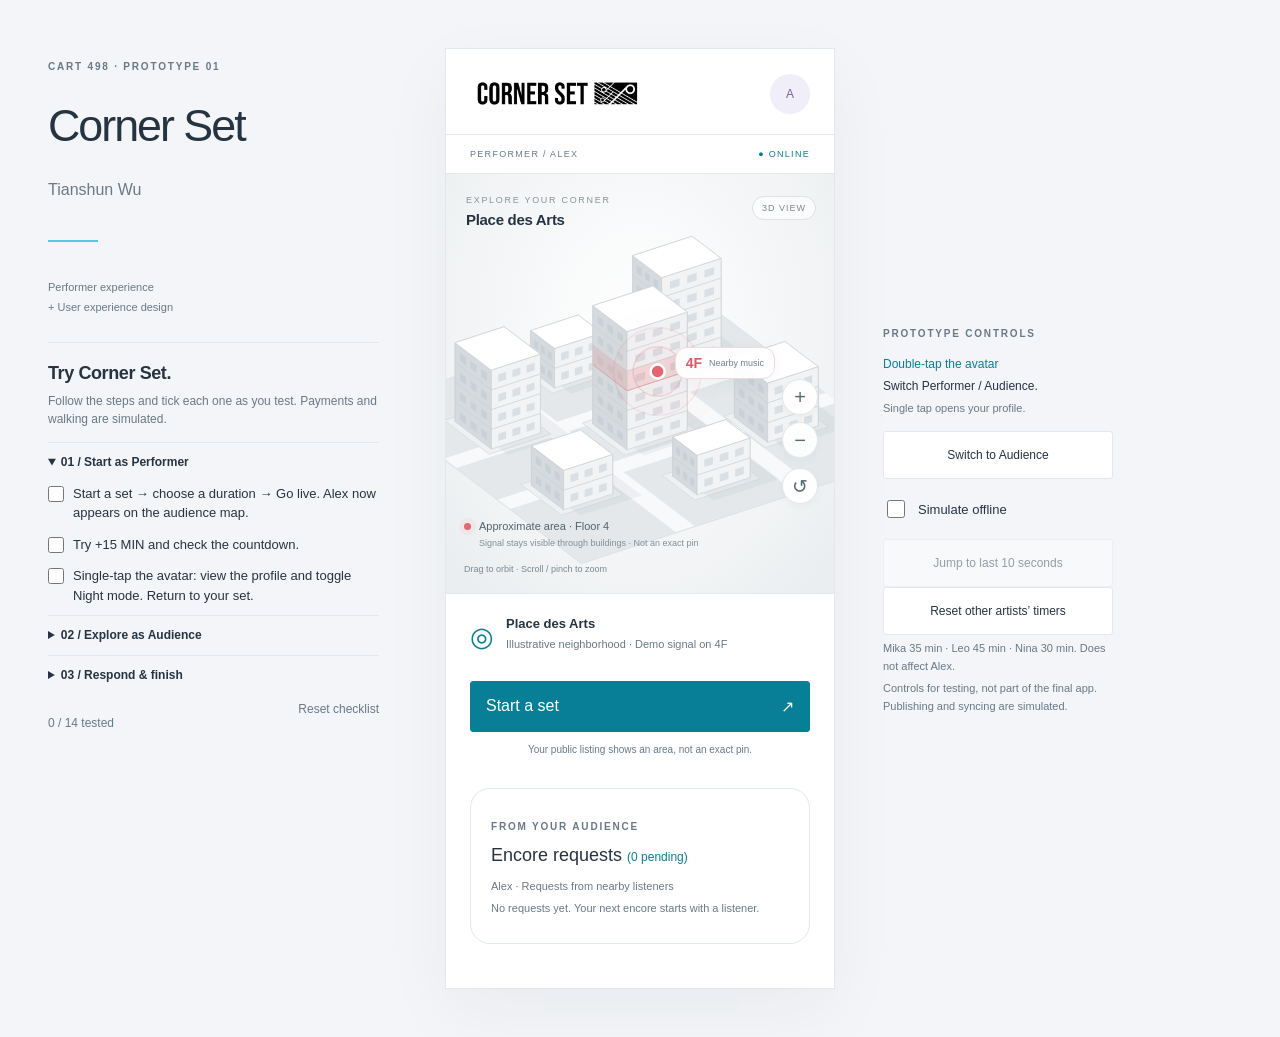
==== index.html @ 66e6ab16 "Update finish message in the prototype to enhance user experience" ====
<!DOCTYPE html>
<html lang="en">
<head>
  <meta charset="UTF-8">
  <meta name="viewport" content="width=device-width, initial-scale=1">
  <meta name="theme-color" content="#f5f7fa">
  <script>try { document.documentElement.dataset.theme = localStorage.getItem("corner-set-theme") === "night" ? "night" : "day"; } catch {}</script>
  <title>Corner Set — Performer Prototype</title>
  <link rel="stylesheet" href="styles.css">
  <link rel="stylesheet" href="map3d.css">
  <script src="script.js" defer></script>
  <script src="audience.js" defer></script>
  <script src="map3d.js" defer></script>
</head>
<body>
  <div class="workspace">
    <aside class="intro">
      <p class="eyebrow">CART 498 · PROTOTYPE 01</p>
      <h1>Corner Set</h1>
      <p>Tianshun Wu</p>
      <div class="intro-line"></div>
      <p class="small">
        Performer experience<br>
        + User experience design<br>
      </p>
    </aside>

    <div class="app">
      <header class="app-header">
        <a class="brand" href="./index.html" aria-label="Corner Set home">
          <img class="brand-logo" src="assets/LOGO.png" alt="Corner Set">
        </a>
        <button id="open-profile" class="avatar avatar-button" type="button" aria-label="Open Alex’s profile" aria-controls="profile" aria-expanded="false">A</button>
      </header>

      <div class="mode-bar">
        <span id="role-label">PERFORMER / ALEX</span>
        <span id="connection">● ONLINE</span>
      </div>

      <p id="network-note" class="notice" role="status" hidden></p>
      <p id="storage-note" class="notice" hidden>
        Storage unavailable. Refreshing will reset this demo.
      </p>

      <main id="main">
        <!-- PROFILE: uses the existing fictional demo performer. -->
        <section id="profile" class="screen profile-screen" hidden>
          <button id="profile-back" class="text-button" type="button">← Back</button>
          <p class="eyebrow">YOUR CORNER</p>
          <h2 tabindex="-1">Your profile.</h2>
          <div class="profile-identity">
            <span class="avatar profile-avatar" aria-hidden="true">A</span>
            <div><h3>Alex</h3><p class="small muted">Guitar &amp; vocals</p><span class="tag">PERFORMER</span></div>
          </div>
          <div id="own-musician-profile" class="musician-micro-profile">
              <ul class="music-tags" aria-label="Music genres"></ul>
              <p class="eyebrow musician-about-label">BEHIND THE SOUND</p>
              <p class="musician-bio"></p>
              <a class="musician-social" target="_blank" rel="noopener noreferrer">
                <svg viewBox="0 0 24 24" fill="none" stroke="currentColor" stroke-width="1.6" aria-hidden="true"><rect x="3" y="3" width="18" height="18" rx="5"/><circle cx="12" cy="12" r="4"/><circle cx="17.5" cy="6.5" r=".8" fill="currentColor" stroke="none"/></svg>
                <span class="social-copy"><span class="social-label">Instagram <span class="social-demo">· Sample</span></span><span class="social-handle"></span></span>
                <span class="social-arrow" aria-hidden="true">↗</span>
              </a>
            </div>
          <dl class="profile-details">
            <div><dt>Display name</dt><dd>Alex</dd></div>
            <div><dt>Instruments</dt><dd>Guitar &amp; vocals</dd></div>
            <div><dt>Home corner</dt><dd>Place des Arts</dd></div>
          </dl>
          <p class="profile-demo small muted">Demo profile · Sample information</p>
          <div class="profile-appearance">
            <p class="eyebrow">APPEARANCE</p>
            <div class="theme-row">
              <div><strong>Night mode</strong><p id="theme-description" class="small muted">A softer view after sunset.</p></div>
              <button id="theme-toggle" class="theme-switch" type="button" role="switch" aria-checked="false" aria-label="Night mode" aria-describedby="theme-description"><span aria-hidden="true"></span></button>
            </div>
          </div>
        </section>
        <!-- HOME -->
        <section id="home" class="screen home-screen" aria-label="Home — performance area" tabindex="-1">

          <div class="map map-3d" role="group" aria-label="Interactive illustrative 3D neighborhood">
            <canvas id="city-canvas" class="city-canvas" tabindex="0" role="img"
              aria-label="Rotatable 3D neighborhood. A red signal marks approximately floor four of the central building."
              aria-describedby="map-instructions">Your browser does not support the 3D neighborhood preview.</canvas>
            <div class="map-heading"><span>EXPLORE YOUR CORNER</span><strong>Place des Arts</strong></div>
            <span class="map-dimension">3D VIEW</span>
            <div id="floor-label" class="floor-label"><b>4F</b><span>Nearby music</span></div>
            <div class="map-tools" role="group" aria-label="Map controls">
              <button type="button" data-map="in" aria-label="Zoom in" title="Zoom in">+</button>
              <button type="button" data-map="out" aria-label="Zoom out" title="Zoom out">−</button>
              <button type="button" data-map="reset" aria-label="Reset map view" title="Reset view">↺</button>
            </div>
            <div class="map-legend">
              <div class="map-signal-key"><i aria-hidden="true"></i>Approximate area · Floor 4</div>
              <p>Signal stays visible through buildings · Not an exact pin</p>
              <p class="map-help">Drag to orbit · Scroll / pinch to zoom</p>
            </div>
            <span id="map-instructions" class="sr-only">Drag to rotate. Shift-drag or use two fingers to pan. Scroll or pinch to zoom. Keyboard: arrow keys rotate, plus and minus zoom, Home resets. Illustrative buildings and example performance only; not a real listing.</span>
            <p class="map-fallback">3D preview unavailable. Example music area: central building, floor 4. Approximate location only.</p>
          </div>

          <div id="audience-home" hidden>
            <div class="audience-heading"><div><p class="eyebrow">FOLLOW THE MUSIC</p><h3>Your next live moment.</h3></div><span class="you-key">● You</span></div>
            <p id="nearby-status" class="small muted" role="status">Explore nearby performances.</p>
            <div id="performance-card" class="performance-card">
              <div class="section-top"><span id="audience-connection" class="tag">NEARBY</span><span id="audience-distance" class="small muted"></span></div>
              <div class="profile-row"><span id="artist-avatar" class="avatar">A</span><div><h3 id="artist-name">Alex</h3><p id="artist-style" class="small muted"></p></div></div>
              <p id="artist-location" class="small muted"></p>
              <div id="artist-micro-profile" class="musician-micro-profile">
              <ul class="music-tags" aria-label="Music genres"></ul>
              <p class="eyebrow musician-about-label">BEHIND THE SOUND</p>
              <p class="musician-bio"></p>
              <a class="musician-social" target="_blank" rel="noopener noreferrer">
                <svg viewBox="0 0 24 24" fill="none" stroke="currentColor" stroke-width="1.6" aria-hidden="true"><rect x="3" y="3" width="18" height="18" rx="5"/><circle cx="12" cy="12" r="4"/><circle cx="17.5" cy="6.5" r=".8" fill="currentColor" stroke="none"/></svg>
                <span class="social-copy"><span class="social-label">Instagram <span class="social-demo">· Sample</span></span><span class="social-handle"></span></span>
                <span class="social-arrow" aria-hidden="true">↗</span>
              </a>
            </div>
              <div class="audience-time"><span class="eyebrow">TIME REMAINING</span><strong id="audience-timer">20:00</strong></div>
              <button id="tip-open" class="primary" type="button">Leave a tip <span aria-hidden="true">♡</span></button>
              <p class="footnote">Connect nearby to support the performer.</p>
            </div>
            <div id="nearby-list" class="nearby-list" aria-label="Nearby performances"></div>
          </div>
          <div class="location-row performer-home">
            <span class="location-symbol" aria-hidden="true">◎</span>
            <div>
              <strong>Place des Arts</strong>
              <p class="small muted">Illustrative neighborhood · Demo signal on 4F</p>
            </div>
          </div>

          <button id="start" class="primary performer-home">
            Start a set <span aria-hidden="true">↗</span>
          </button>
          <p class="footnote performer-home">Your public listing shows an area, not an exact pin.</p>
        </section>

        <!-- SETUP -->
        <section id="setup" class="screen" hidden>
          <button id="back" class="text-button">← Back</button>
          <p class="eyebrow">BROADCAST SETUP</p>
          <h2 tabindex="-1">Set the moment.</h2>
          <p class="muted">Your profile is ready. Just choose your time.</p>

          <div class="info-card">
            <span class="eyebrow">01 / PUBLIC AREA</span>
            <h3>Place des Arts</h3>
            <p class="muted">A shared area around the plaza.</p>
            <span class="tag">APPROXIMATE LOCATION</span>
            <p class="small muted">
              Demo location only. 
            </p>
          </div>

          <fieldset>
            <legend class="eyebrow">02 / SET DURATION</legend>
            <div class="duration-options">
              <label>
                <input type="radio" name="duration" value="30" checked>
                <span><strong>30</strong>min</span>
              </label>
              <label>
                <input type="radio" name="duration" value="45">
                <span><strong>45</strong>min</span>
              </label>
              <label>
                <input type="radio" name="duration" value="60">
                <span><strong>60</strong>min</span>
              </label>
            </div>
          </fieldset>

          <div class="profile-row">
            <span class="avatar">A</span>
            <div>
              <strong>Alex</strong>
              <p class="small muted">Acoustic / Guitar & vocals</p>
            </div>
            <span class="tag">DEMO PROFILE</span>
          </div>

          <button id="publish" class="primary">
            Go live <span aria-hidden="true">↗</span>
          </button>
          <p class="footnote">Prototype only. No real alert will be sent.</p>
        </section>

        <!-- LIVE -->
        <section id="live" class="screen live-screen" hidden>
          <div class="section-top">
            <span id="live-state" class="tag">LIVE NOW</span>
            <span class="small muted">SESSION / 01</span>
          </div>

          <h2 tabindex="-1">This is your moment.</h2>
          <p class="muted">Alex · Place des Arts</p>

          <div id="timer-ring" class="timer-ring">
            <div class="timer-inner">
              <span class="eyebrow">TIME REMAINING</span>
              <span id="timer" class="timer" role="timer"
                    aria-label="Time remaining">30:00</span>
              <span id="end-time" class="small muted"></span>
            </div>
          </div>

          <button id="extend" class="extend-button">
            <span aria-hidden="true">＋</span> 15 MIN
            <small>Keep the music going</small>
          </button>

          <div class="tip-card">
            <div>
              <span class="eyebrow">CURRENT TIP JAR</span>
              <h3>Alex’s tip jar</h3>
              <p class="small muted">External link · Not connected</p>
            </div>
            <span class="tip-symbol" aria-hidden="true">♡</span>
          </div>

          <p id="listing-status" class="footnote">
            Your area is visible on the demo map.
          </p>
          <button id="end" class="danger-button">End set</button>
        </section>

        <!-- FINISHED -->
        <section id="finished" class="screen finish-screen" hidden>
          <div class="finish-symbol" aria-hidden="true">✓</div>
          <p class="eyebrow">THAT’S A WRAP</p>
          <h2 tabindex="-1">Let's call it a day<br>: )</h2>
          <p id="finish-status" class="muted"></p>
          <div class="info-card">
            <span class="eyebrow">TIME PLAYED</span>
            <h3 id="played">0 min</h3>
            <p class="small muted">Thanks for sharing your corner.</p>
          </div>
          <button id="again" class="primary">Back to home ↗</button>
        </section>
      </main>

      <!-- <footer class="app-footer">
        <span>CS / PERFORMER</span>
        <span>FUNCTIONAL STUDY — 01</span>
      </footer> -->
    </div>

    <aside class="demo-panel" aria-label="Prototype testing controls">
      <p class="eyebrow">PROTOTYPE CONTROLS</p>
      <p class="role-hint"><strong>Double-tap the avatar</strong><br>Switch Performer / Audience.<br><span class="small muted">Single tap opens your profile.</span></p>
      <button id="switch-role" class="secondary" type="button">Switch to Audience</button>
      <div id="audience-demo" hidden>
        <p class="eyebrow">SIMULATE YOUR WALK</p>
        <label class="small" for="walk-target">Walk toward</label>
        <select id="walk-target"><option value="alex">Alex · Acoustic</option><option value="mika">Mika · Jazz</option><option value="leo">Leo · Electronic</option></select>
        <button id="walk-start" class="secondary" type="button">Walk toward performance</button>
        <button id="walk-reset" class="text-button" type="button">Reset my position</button>
        <p class="small muted">Demo positions, not GPS. Enter a 45 m area to connect automatically; leave 65 m to disconnect. No audio streaming or real payment.</p>
      </div>
      <label class="offline-control">
        <input id="offline-toggle" type="checkbox">
        Simulate offline
      </label>
      <button id="fast-forward" class="secondary">Jump to last 10 seconds</button>
      <p class="small muted">
        Controls for testing, not part of the final app.
        Publishing and syncing are simulated.
      </p>
    </aside>
  </div>

  <dialog id="end-dialog" aria-labelledby="dialog-title">
    <form method="dialog">
      <p class="eyebrow">END PERFORMANCE</p>
      <h2 id="dialog-title">Calling it a day?</h2>
      <p id="end-warning" class="muted"></p>
      <button class="primary" value="cancel">Keep playing</button>
      <button class="danger-button" value="end">End set</button>
    </form>
  </dialog>

  <dialog id="tip-dialog" aria-labelledby="tip-title">
    <form method="dialog">
      <p class="eyebrow">A LITTLE APPRECIATION</p><h2 id="tip-title">Support Alex.</h2>
      <p class="muted">Choose a demo tip amount in CAD.</p>
      <fieldset><legend class="sr-only">Tip amount</legend><div class="duration-options">
        <label><input type="radio" name="tip" value="3" checked><span>$3</span></label>
        <label><input type="radio" name="tip" value="5"><span>$5</span></label>
        <label><input type="radio" name="tip" value="10"><span>$10</span></label>
      </div></fieldset>
      <p class="small muted">Prototype only. No money will be charged.</p>
      <button id="tip-confirm" class="primary" type="button">Send demo tip</button>
      <button class="danger-button" value="cancel">Cancel</button>
    </form>
  </dialog>
  <div id="toast" class="toast" role="status" hidden></div>
</body>
</html>
---- styles.css ----
:root {
  --background: #f3f5f8;
  --surface: #ffffff;
  --text: #263341;
  --muted: #697987;
  --line: #e2e9ee;
  --accent: #087f96;
  --cyan: #54cadd;
  --soft: #eaf8fb;
  --danger: #b64d5e;
  --orange: #9c6020;
}

* { box-sizing: border-box; }
[hidden] { display: none !important; }

body {
  margin: 0;
  background: var(--background);
  color: var(--text);
  font-family: "Segoe UI", Arial, sans-serif;
  -webkit-font-smoothing: antialiased;
}

button, input { font: inherit; }
button { cursor: pointer; }
a { color: inherit; }
button, a, input { -webkit-tap-highlight-color: transparent; }

:focus-visible {
  outline: 3px solid var(--accent);
  outline-offset: 4px;
}

button:disabled {
  opacity: .45;
  cursor: not-allowed;
}

.workspace {
  min-height: 100vh;
  display: grid;
  grid-template-columns: minmax(220px, 1fr) 390px minmax(180px, 1fr);
  align-items: center;
  gap: 48px;
  max-width: 1320px;
  padding: 48px;
  margin: auto;
}

.intro h1 {
  font-size: clamp(32px, 3.5vw, 52px);
  font-weight: 300;
  line-height: 1.15;
  letter-spacing: -2px;
  margin: 24px 0;
}

.intro p { line-height: 1.8; color: var(--muted); }
.intro-line { width: 50px; height: 2px; background: var(--cyan); margin: 36px 0; }

.app {
  background: var(--surface);
  min-height: 800px;
  border: 1px solid var(--line);
  box-shadow: 0 22px 65px #2633410c;
  display: flex;
  flex-direction: column;
  overflow: hidden;
}

.app-header {
  display: flex;
  align-items: center;
  justify-content: space-between;
  padding: 25px 24px 20px;
}

.brand {
  display: flex;
  align-items: center;
  gap: 10px;
  text-decoration: none;
  font-size: 14px;
  letter-spacing: 2px;
  font-weight: 650;
}

.brand-logo {
  display: block;
  width: 174px;
  max-width: 100%;
  height: auto;
  max-height: 48px;
  object-fit: contain;
}

.brand { max-width: calc(100% - 48px); }

.brand small {
  display: block;
  font-size: 7px;
  letter-spacing: 1.4px;
  margin-top: 5px;
  color: var(--muted);
}

.brand-mark {
  width: 36px;
  height: 36px;
  border: 1px solid var(--cyan);
  display: grid;
  place-items: center;
  color: var(--accent);
  font-size: 13px;
  font-weight: 400;
  transform: skew(-8deg);
}

.avatar {
  display: grid;
  place-items: center;
  width: 34px;
  height: 34px;
  border-radius: 50%;
  background: #f0eef9;
  color: #776596;
  font-size: 12px;
  flex-shrink: 0;
}

.mode-bar, .app-footer {
  display: flex;
  justify-content: space-between;
  gap: 12px;
  font-size: 9px;
  letter-spacing: 1.3px;
  color: var(--muted);
  padding: 14px 24px;
  border-top: 1px solid var(--line);
  border-bottom: 1px solid var(--line);
}

#connection { color: var(--accent); }
main { flex: 1; display: flex; flex-direction: column; }
.screen { padding: 28px 24px 24px; animation: enter .22s ease-out; }

.eyebrow {
  font-size: 10px;
  font-weight: 600;
  letter-spacing: 1.8px;
  color: var(--muted);
}

h2 {
  font-size: 35px;
  font-weight: 300;
  letter-spacing: -1.3px;
  line-height: 1.15;
  margin: 18px 0 12px;
}

h3 { font-size: 18px; font-weight: 500; margin: 12px 0 8px; }
p { line-height: 1.6; }
.muted { color: var(--muted); font-size: 13px; }
.small { font-size: 11px; margin: 5px 0; }
.footnote { font-size: 10px; color: var(--muted); text-align: center; line-height: 1.6; }

/* Home: map grows into the former introduction area. */
.home-screen {
  flex: 1;
  display: flex;
  flex-direction: column;
  padding-top: 0;
}

.home-screen .map {
  flex: 1 0 420px;
  margin-top: 0;
  border-top: 0;
}

.home-screen > :not(.map) { flex-shrink: 0; }

.map {
  height: 215px;
  position: relative;
  overflow: hidden;
  margin: 26px -24px 0;
  background-color: #f1f4f6;
  background-image:
    repeating-linear-gradient(22deg, transparent 0 47px, white 48px 57px, transparent 58px 105px),
    repeating-linear-gradient(112deg, transparent 0 58px, white 59px 68px, transparent 69px 121px);
  border-block: 1px solid var(--line);
}

.map-park {
  position: absolute;
  width: 140px;
  height: 84px;
  background: #dceae2;
  top: calc(50% - 42px);
  left: calc(50% - 70px);
  transform: rotate(22deg);
}

.area-circle {
  position: absolute;
  width: 130px;
  height: 130px;
  border: 1px solid #39b4ca;
  border-radius: 50%;
  background: #63d3e52b;
  top: calc(50% - 65px);
  left: calc(50% - 65px);
  box-shadow: 0 0 0 12px #63d3e50a;
}

.map-label { position: absolute; font-size: 8px; letter-spacing: 1px; color: #6c7c85; }
.label-one { top: 24px; left: 20px; }
.label-two { bottom: 36px; right: 18px; }

.area-caption {
  position: absolute;
  top: 50%;
  transform: translateY(-50%);
  width: 100%;
  text-align: center;
  font-size: 9px;
  letter-spacing: 2px;
  color: var(--accent);
}

.map-caption {
  position: absolute;
  bottom: 8px;
  left: 12px;
  font-size: 7px;
  letter-spacing: 1px;
  color: var(--muted);
}

.location-row, .profile-row {
  display: flex;
  align-items: center;
  gap: 12px;
  padding: 22px 0;
  font-size: 13px;
}

.location-symbol { font-size: 27px; color: var(--accent); }
.profile-row .tag { margin-left: auto; font-size: 8px; }

.primary, .secondary, .danger-button, .extend-button {
  width: 100%;
  min-height: 48px;
  padding: 15px;
  border: 1px solid var(--line);
  border-radius: 3px;
  transition: background .15s, transform .15s;
}

.primary {
  display: flex;
  justify-content: space-between;
  background: var(--accent);
  border-color: var(--accent);
  color: white;
  text-align: left;
}

.primary:hover:not(:disabled) { background: #066b80; }
button:active:not(:disabled) { transform: translateY(1px); }
.secondary { background: white; font-size: 12px; }

.text-button {
  border: 0;
  padding: 8px 0;
  min-height: 44px;
  background: none;
  color: var(--muted);
  font-size: 12px;
  margin: -15px 0 14px;
}

.info-card { border: 1px solid var(--line); padding: 20px; margin: 26px 0; }
.tag {
  display: inline-block;
  padding: 7px 9px;
  background: var(--soft);
  color: var(--accent);
  font-size: 9px;
  letter-spacing: 1px;
}

fieldset { border: 0; padding: 0; margin: 28px 0 10px; }
legend { padding: 0; margin-bottom: 15px; }
.duration-options { display: grid; grid-template-columns: repeat(3, 1fr); gap: 10px; }
.duration-options label { position: relative; cursor: pointer; }
.duration-options input { position: absolute; opacity: 0; width: 1px; height: 1px; }

.duration-options label span {
  display: flex;
  align-items: baseline;
  justify-content: center;
  gap: 5px;
  padding: 20px 10px;
  border: 1px solid var(--line);
  color: var(--muted);
  font-size: 11px;
}

.duration-options strong { font-size: 26px; font-weight: 300; }
.duration-options input:checked + span { border-color: var(--accent); color: var(--accent); background: var(--soft); }
.duration-options input:focus-visible + span { outline: 3px solid var(--accent); outline-offset: 3px; }

.section-top { display: flex; justify-content: space-between; align-items: center; }
.live-screen h2 { font-size: 29px; margin-top: 25px; }

.timer-ring {
  --progress: 100%;
  width: min(244px, calc(100% - 72px));
  height: auto;
  aspect-ratio: 1;
  margin: 62px auto;
  position: relative;
  isolation: isolate;
  box-shadow: 0 0 28px rgba(84, 202, 221, .09);
  border-radius: 50%;
  background: conic-gradient(var(--cyan) var(--progress), #edf1f4 0);
  padding: 3px;
}

/* Decorative water-like contours; the actual progress ring stays still. */
.timer-ring::before,
.timer-ring::after {
  content: "";
  position: absolute;
  inset: -25px;
  z-index: -1;
  pointer-events: none;
  border: 1px solid rgba(85, 192, 181, .23);
  border-radius: 39% 61% 43% 57% / 58% 40% 60% 42%;
  background: conic-gradient(from 25deg,
    rgba(94, 206, 222, .24),
    rgba(143, 215, 165, .25) 30%,
    rgba(241, 220, 128, .28) 55%,
    rgba(142, 218, 187, .22) 78%,
    rgba(94, 206, 222, .24));
  box-shadow: 0 0 20px rgba(119, 205, 190, .08);
  animation: timer-wave 16s linear infinite;
}

.timer-ring::after {
  inset: -32px;
  border-color: rgba(119, 200, 179, .19);
  opacity: .65;
  border-radius: 58% 42% 62% 38% / 44% 59% 41% 56%;
  animation-duration: 23s;
  animation-delay: -7s;
  animation-direction: reverse;
}

@keyframes timer-wave {
  0% { transform: rotate(0deg) scale(1); border-radius: 36% 64% 42% 58% / 61% 37% 63% 39%; }
  25% { transform: rotate(90deg) scale(1.025); border-radius: 59% 41% 65% 35% / 38% 62% 41% 59%; }
  50% { transform: rotate(180deg) scale(.98); border-radius: 66% 34% 44% 56% / 58% 35% 65% 42%; }
  75% { transform: rotate(270deg) scale(1.015); border-radius: 41% 59% 34% 66% / 64% 43% 57% 36%; }
  100% { transform: rotate(360deg) scale(1); border-radius: 36% 64% 42% 58% / 61% 37% 63% 39%; }
}

.timer-inner {
  width: 100%;
  height: 100%;
  border-radius: 50%;
  background: white;
  display: flex;
  flex-direction: column;
  justify-content: center;
  align-items: center;
  border: 9px solid white;
  box-shadow: inset 0 0 0 1px var(--line);
}

.timer { font-size: 53px; font-weight: 300; letter-spacing: -2px; font-variant-numeric: tabular-nums; margin: 12px 0; }

.extend-button {
  background: var(--soft);
  border-color: #bde7ee;
  color: var(--accent);
  font-size: 22px;
  letter-spacing: 2px;
}

.extend-button small { display: block; font-size: 10px; letter-spacing: .5px; margin-top: 5px; }
.tip-card { display: flex; align-items: center; justify-content: space-between; padding: 24px 0 16px; }
.tip-card h3 { margin: 8px 0; }
.tip-symbol { color: #a78bc2; font-size: 32px; }
.danger-button { color: var(--danger); background: white; border-color: #ebd7db; }
.danger-button:hover { background: #fff5f6; }

.notice { margin: 0; padding: 12px 24px; background: #fff4df; color: #7b5721; font-size: 11px; }
.finish-screen { padding-top: 50px; }
.finish-symbol { width: 60px; height: 60px; border: 1px solid var(--cyan); color: var(--accent); display: grid; place-items: center; border-radius: 50%; font-size: 24px; margin-bottom: 30px; }

.app-footer { border-bottom: 0; font-size: 8px; margin-top: 20px; }
.demo-panel { max-width: 230px; }
.offline-control { display: flex; gap: 10px; align-items: center; padding: 18px 0; font-size: 13px; min-height: 48px; }
.offline-control input { accent-color: var(--accent); width: 18px; height: 18px; }

dialog {
  width: min(350px, calc(100% - 32px));
  border: 1px solid var(--line);
  padding: 26px;
  color: var(--text);
  box-shadow: 0 20px 80px #172b3a30;
}
dialog::backdrop { background: #20313f65; backdrop-filter: blur(4px); }
dialog h2 { font-size: 29px; }
dialog button { margin-top: 12px; }

.toast {
  position: fixed;
  bottom: 25px;
  left: 50%;
  transform: translateX(-50%);
  width: max-content;
  max-width: calc(100% - 32px);
  padding: 13px 20px;
  background: #263341;
  color: white;
  font-size: 12px;
  box-shadow: 0 8px 30px #0002;
  z-index: 10;
}

@keyframes enter {
  from { opacity: 0; transform: translateY(5px); }
  to { opacity: 1; transform: translateY(0); }
}

@media (max-width: 1050px) {
  .workspace { grid-template-columns: 390px 200px; justify-content: center; gap: 30px; }
  .intro { display: none; }
}

@media (max-width: 680px) {
  .workspace { display: block; padding: 0; }
  .app { width: 100%; max-width: 430px; margin: auto; min-height: 100svh; border: 0; }
  .home-screen .map { flex-basis: clamp(280px, 52svh, 420px); }
  .demo-panel { max-width: 430px; margin: auto; padding: 24px; }
}

@media (prefers-reduced-motion: reduce) {
  *, *::before, *::after { animation: none !important; transition: none !important; }
}

/* Profile and shared day/night theme. */
:root { color-scheme: light; --button-text: #fff; --button-hover: #066b80; }
:root[data-theme="night"] {
  color-scheme: dark;
  --background: #10161e; --surface: #171f29; --text: #e4ebf2;
  --muted: #a1afbe; --line: #303d4b; --accent: #78d4e3;
  --cyan: #62bdce; --soft: #223642; --danger: #f29ba9; --orange: #e7b879;
  --button-text: #132731; --button-hover: #97e1ec;
}
.avatar-button { border: 1px solid transparent; width: 40px; height: 40px; padding: 0; }
.avatar-button:hover, .avatar-button[aria-expanded="true"] { border-color: var(--accent); }
.profile-screen { flex: 1; display: flex; flex-direction: column; }
.profile-screen > .text-button { align-self: flex-start; }
.profile-screen > .eyebrow { margin-top: 0; }
.profile-screen h2 { margin-top: 8px; }
.profile-identity { display: flex; align-items: center; gap: 18px; padding: 24px 0; }
.profile-avatar { width: 68px; height: 68px; font-size: 26px; font-weight: 300; }
.profile-identity h3 { margin: 0 0 4px; font-size: 25px; font-weight: 400; }
.profile-identity .tag { margin-top: 8px; }
.profile-details { margin: 0; }
.profile-details > div { display: flex; justify-content: space-between; gap: 18px; padding: 17px 0; border-bottom: 1px solid var(--line); font-size: 12px; }
.profile-details dt { color: var(--muted); }
.profile-details dd { margin: 0; text-align: right; }
.profile-demo { padding: 12px 0 24px; }
.profile-appearance { margin-top: auto; padding-top: 22px; border-top: 1px solid var(--line); }
.theme-row { display: flex; align-items: center; justify-content: space-between; gap: 16px; padding: 10px 0 6px; }
.theme-row strong { font-size: 14px; font-weight: 500; }
.theme-switch { width: 50px; min-width: 50px; height: 30px; border: 1px solid var(--line); border-radius: 30px; padding: 3px; background: #dce3e9; }
.theme-switch span { display: block; width: 22px; height: 22px; border-radius: 50%; background: #fff; box-shadow: 0 1px 4px #0002; transition: transform .2s; }
.theme-switch[aria-checked="true"] { background: var(--accent); border-color: var(--accent); }
.theme-switch[aria-checked="true"] span { transform: translateX(20px); background: #172b35; }
.primary { color: var(--button-text); }
.primary:hover:not(:disabled) { background: var(--button-hover); }
.secondary, .danger-button, dialog, .timer-inner { background: var(--surface); }
.secondary { color: var(--text); }
.timer-inner { border-color: var(--surface); }
#end-dialog .primary { justify-content: center; text-align: center; align-items: center; }
:root[data-theme="night"] .avatar { background: #343047; color: #d3bff0; }
:root[data-theme="night"] .timer-ring { background: conic-gradient(var(--cyan) var(--progress), var(--line) 0); }
:root[data-theme="night"] .extend-button { border-color: #365866; }
:root[data-theme="night"] .danger-button { border-color: #65414e; }
:root[data-theme="night"] .danger-button:hover { background: #352630; }
:root[data-theme="night"] .notice { background: #3d3321; color: #f0ce94; }
:root[data-theme="night"] dialog::backdrop { background: #060c16a6; }
:root[data-theme="night"] .toast { background: #dce7ee; color: #172731; }
:root[data-theme="night"] .logo-fallback { filter: brightness(0) invert(1); }

/* Audience shares the same type, spacing, cards and theme tokens. */
.role-hint { font-size: 12px; line-height: 1.8; }
.role-hint strong { color: var(--accent); font-weight: 500; }
#audience-demo { margin-top: 24px; border-top: 1px solid var(--line); padding-top: 14px; }
#walk-target { width: 100%; padding: 12px 8px; margin: 8px 0 12px; color: var(--text); background: var(--surface); border: 1px solid var(--line); border-radius: 3px; font: inherit; font-size: 12px; }
#walk-reset { margin: 8px 0 0; }
.audience-heading { display: flex; align-items: center; justify-content: space-between; gap: 12px; margin-top: 20px; }
.audience-heading h3 { font-size: 21px; font-weight: 300; margin: 8px 0; }
.you-key { color: #287edb; font-size: 11px; white-space: nowrap; }
.performance-card { border: 1px solid var(--line); padding: 18px; margin: 18px 0; border-radius: 12px; }
.performance-card.is-connected { border-color: var(--accent); }
.performance-card .profile-row { padding: 12px 0; }
.performance-card h3 { margin: 0; }
.audience-time { display: flex; align-items: center; justify-content: space-between; margin: 22px 0; }
.audience-time strong { font-size: 30px; font-weight: 300; font-variant-numeric: tabular-nums; }
.nearby-list { display: grid; gap: 8px; margin: 16px 0; }
.nearby-item { display: flex; justify-content: space-between; align-items: center; gap: 10px; padding: 13px; background: var(--surface); color: var(--text); border: 1px solid var(--line); border-radius: 8px; text-align: left; font-size: 12px; }
.nearby-item[aria-pressed="true"] { border-color: var(--accent); background: var(--soft); }
.nearby-item small { color: var(--muted); }
#tip-dialog .primary { justify-content: center; }
:root[data-theme="night"] .you-key { color: #80b8ff; }

@property --role-reveal {
  syntax: '<length>';
  inherits: false;
  initial-value: 0px;
}
/* Avatar-origin role transition; scoped to the phone, not the demo controls. */
:root { --role-wash: #e3f5f8; --role-wave: #62bfd13b; }
:root[data-theme="night"] { --role-wash: #223844; --role-wave: #7dd4df30; }
.app { view-transition-name: role-surface; }
.role-transitioning .app { pointer-events: none; }
.role-transitioning .screen { animation: none; }
::view-transition-group(role-surface) { animation-duration: 760ms; animation-timing-function: cubic-bezier(.4,0,.2,1); overflow: clip; }
::view-transition-old(role-surface),
::view-transition-new(role-surface) { mix-blend-mode: normal; height: 100%; object-fit: cover; object-position: top; }
::view-transition-old(role-surface) { animation: none; z-index: 1; }
::view-transition-new(role-surface) { z-index: 2; mask-image: radial-gradient(circle at var(--role-x) var(--role-y), #000 calc(var(--role-reveal) - 26px), #000b calc(var(--role-reveal) - 16px), #0003 calc(var(--role-reveal) - 5px), transparent var(--role-reveal)); animation: role-circle-reveal 760ms cubic-bezier(.4,0,.2,1) both; }
::view-transition-old(root), ::view-transition-new(root) { animation: none; mix-blend-mode: normal; }
@keyframes role-circle-reveal {
  0% { --role-reveal: 0px; clip-path: circle(0px at var(--role-x) var(--role-y)); filter: saturate(.8) brightness(1.06); }
  100% { --role-reveal: var(--role-radius); clip-path: circle(var(--role-radius) at var(--role-x) var(--role-y)); filter: none; }
}
.role-ripple-curtain { position: fixed; overflow: hidden; z-index: 1000; pointer-events: auto; contain: paint; }
.role-ripple-disk { position: absolute; border-radius: 50%; background: var(--role-wash); transform: translate(-50%,-50%) scale(0); box-shadow: 0 0 0 18px var(--role-wave), 0 0 0 40px var(--role-wave); }
@media (prefers-reduced-motion: reduce) {
  ::view-transition-group(role-surface), ::view-transition-old(role-surface), ::view-transition-new(role-surface) { animation: none !important; }
}



.role-transitioning .app {
  pointer-events: none;
}

.role-transitioning .screen {
  animation: none;
}

.role-ink-curtain {
  position: fixed;
  display: block;
  z-index: 1000;
  overflow: hidden;
  pointer-events: auto;
  contain: paint;
}

.role-ink-curtain path {
  vector-effect: non-scaling-stroke;
}
/* Musician micro-profiles use the shared day and night palette. */
.musician-micro-profile { min-width: 0; }
.music-tags { display: flex; flex-wrap: wrap; gap: 6px; list-style: none; padding: 0; margin: 14px 0 20px; }
.music-tag { padding: 6px 10px; border: 1px solid var(--line); border-radius: 999px; background: var(--soft); color: var(--accent); font-size: 11px; font-weight: 500; line-height: 1.3; }
.musician-about-label { margin: 0 0 8px; font-size: 9px; }
.musician-bio { margin: 0 0 18px; font-size: 13px; line-height: 1.75; color: var(--text); }
.musician-social { display: flex; align-items: center; gap: 10px; min-height: 58px; padding: 11px 12px; border: 1px solid var(--line); border-radius: 10px; color: var(--text); text-decoration: none; transition: background .18s, border-color .18s; }
.musician-social:hover { background: var(--soft); border-color: var(--accent); }
.musician-social > svg { width: 22px; height: 22px; flex-shrink: 0; color: var(--accent); }
.social-copy { display: grid; gap: 4px; min-width: 0; }
.social-label { font-size: 11px; font-weight: 600; }
.social-demo { color: var(--muted); font-size: 10px; font-weight: 400; }
.social-handle { font-size: 11px; color: var(--muted); overflow-wrap: anywhere; line-height: 1.4; }
.social-arrow { margin-left: auto; color: var(--accent); font-size: 20px; }
#own-musician-profile { padding-bottom: 20px; border-bottom: 1px solid var(--line); }
.performance-card .profile-row > div { min-width: 0; }
.performance-card .avatar { flex-shrink: 0; }

.intro {
  align-self: start;
  position: sticky;
  top: 48px;
}
---- map3d.css ----
/* Self-contained neighborhood viewer and its controls. */
.home-screen .map-3d {
  position: relative;
  background: radial-gradient(ellipse at 50% 38%, #fff 0%, #f2f4f5 65%, #e9edef 100%);
  isolation: isolate;
  min-height: 420px;
}
.city-canvas { width: 100%; height: 100%; position: absolute; inset: 0; display: block; touch-action: none; cursor: grab; }
.city-canvas.is-dragging { cursor: grabbing; }
.city-canvas:focus-visible { outline-offset: -5px; border-radius: 8px; }
.map-heading { position: absolute; top: 21px; left: 20px; pointer-events: none; }
.map-heading span { display: block; font-size: 9px; letter-spacing: 1.7px; color: #88949c; }
.map-heading strong { display: block; font-size: 15px; font-weight: 550; letter-spacing: -.3px; margin-top: 6px; }
.map-dimension { position: absolute; right: 18px; top: 22px; border: 1px solid #dce2e5; border-radius: 20px; padding: 6px 9px; font-size: 9px; letter-spacing: 1px; color: #7b8891; background: #ffffffb3; pointer-events: none; }
.floor-label { position: absolute; pointer-events: none; display: flex; align-items: center; gap: 7px; padding: 7px 10px; background: #fffffff2; border: 1px solid #f0dadd; border-radius: 12px; box-shadow: 0 5px 18px #4353610c; white-space: nowrap; }
.floor-label b { color: #d65c68; font-size: 14px; font-weight: 600; }
.floor-label span { font-size: 9px; color: #75828c; }
.map-tools { position: absolute; right: 16px; bottom: 89px; display: flex; flex-direction: column; gap: 7px; }
.map-tools button { width: 36px; height: 36px; border: 1px solid #e0e6e9; border-radius: 50%; background: #fffffff0; color: #596b78; font-size: 20px; box-shadow: 0 3px 9px #26334108; display: grid; place-items: center; padding: 0; }
.map-tools button:hover { border-color: var(--cyan); color: var(--accent); background: #f1fcff; }
.map-tools button[data-map="reset"] { font-size: 19px; margin-top: 3px; }
.map-legend { position: absolute; left: 18px; right: 18px; bottom: 17px; pointer-events: none; }
.map-signal-key { display: flex; align-items: center; gap: 8px; font-size: 11px; color: #53636e; }
.map-signal-key i { width: 7px; height: 7px; background: #e56570; border-radius: 50%; box-shadow: 0 0 0 5px #e5657010; }
.map-legend p { margin: 5px 0 0 15px; color: #819099; font-size: 9px; line-height: 1.5; }
.map-help { margin-top: 12px !important; margin-left: 0 !important; font-size: 9px !important; color: #7a8993 !important; }
.map-fallback { display: none; }
.map-unavailable .map-fallback { display: block; position: absolute; top: 40%; left: 24px; right: 24px; font-size: 13px; color: var(--muted); }
.map-unavailable .floor-label { display: none; }
@media (max-width: 680px) { .home-screen .map-3d { min-height: 420px; flex-basis: clamp(420px, 60svh, 560px); } }

.sr-only { position: absolute; width: 1px; height: 1px; padding: 0; margin: -1px; overflow: hidden; clip-path: inset(50%); white-space: nowrap; border: 0; }

:root[data-theme="night"] .home-screen .map-3d { background: radial-gradient(ellipse at 50% 38%, #293544 0%, #1c2733 65%, #17212d 100%); }
:root[data-theme="night"] .map-heading span,
:root[data-theme="night"] .map-legend p,
:root[data-theme="night"] .floor-label span { color: #acbac8; }
:root[data-theme="night"] .map-dimension,
:root[data-theme="night"] .map-tools button { color: #d6e2eb; background: #24323f; border-color: #475767; }
:root[data-theme="night"] .map-tools button:hover { background: #334854; border-color: var(--cyan); }
:root[data-theme="night"] .floor-label { background: #24323ff5; border-color: #76515e; }
:root[data-theme="night"] .floor-label b { color: #ffadb5; }
:root[data-theme="night"] .map-signal-key { color: #d0dbe5; }
:root[data-theme="night"] .map-help { color: #acbac8 !important; }

.performance-pin { position: absolute; width: 44px; height: 44px; border: 0; padding: 0; border-radius: 50%; background: transparent; transform: translate(-50%, -50%); }
.performance-pin:active:not(:disabled) { transform: translate(-50%, -50%); }
.performance-pin span { display: block; width: 12px; height: 12px; margin: auto; background: #e56570; border: 2px solid white; border-radius: 50%; box-shadow: 0 0 0 5px #e5657025; }
.performance-pin[aria-pressed="true"] span { box-shadow: 0 0 0 7px #e5657040; }
.my-map-position { position: absolute; transform: translate(-50%, -50%); pointer-events: none; width: 18px; height: 18px; background: #2987ef; border: 3px solid white; border-radius: 50%; box-shadow: 0 0 0 9px #2987ef25, 0 2px 6px #0003; }
.my-map-position::after { content: 'You'; position: absolute; top: 20px; left: 50%; transform: translateX(-50%); background: var(--surface); color: var(--text); padding: 3px 7px; font-size: 10px; border-radius: 9px; }
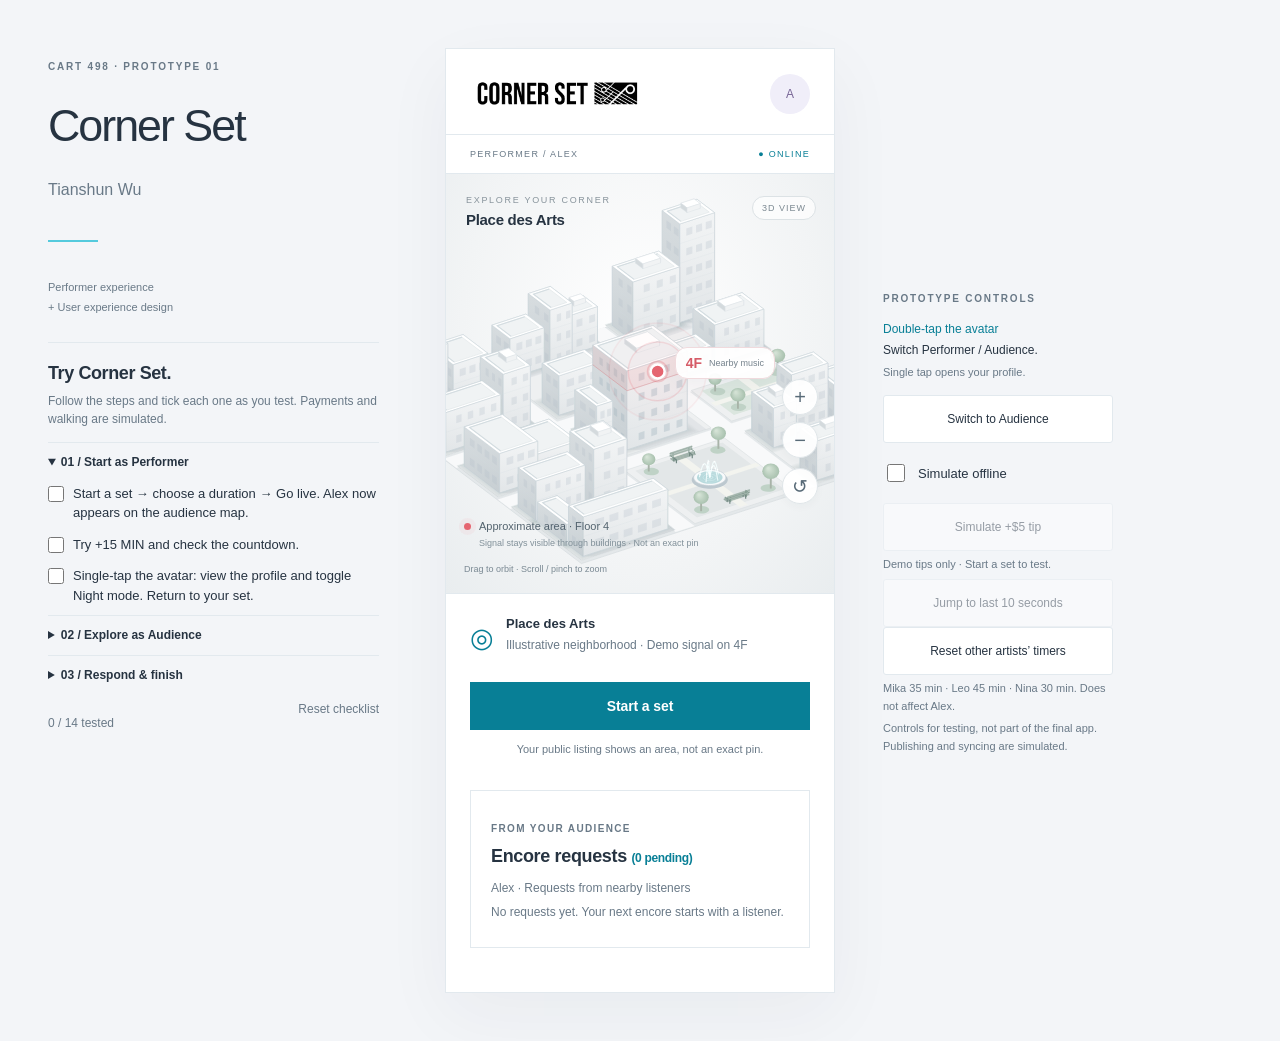
==== commit 51b2b3f8: "Refactor UI elements for consistency and clarity; add tip jar functionality to enhance user interact" ====
--- a/index.html
+++ b/index.html
@@ -11,6 +11,7 @@
   <script src="script.js" defer></script>
   <script src="audience.js" defer></script>
   <script src="map3d.js" defer></script>
+  <script src="tip-jar.js" defer></script>
 </head>
 <body>
   <div class="workspace">
@@ -60,7 +61,7 @@
               <a class="musician-social" target="_blank" rel="noopener noreferrer">
                 <svg viewBox="0 0 24 24" fill="none" stroke="currentColor" stroke-width="1.6" aria-hidden="true"><rect x="3" y="3" width="18" height="18" rx="5"/><circle cx="12" cy="12" r="4"/><circle cx="17.5" cy="6.5" r=".8" fill="currentColor" stroke="none"/></svg>
                 <span class="social-copy"><span class="social-label">Instagram <span class="social-demo">· Sample</span></span><span class="social-handle"></span></span>
-                <span class="social-arrow" aria-hidden="true">↗</span>
+                
               </a>
             </div>
           <dl class="profile-details">
@@ -108,6 +109,7 @@
               <div class="section-top"><span id="audience-connection" class="tag">NEARBY</span><span id="audience-distance" class="small muted"></span></div>
               <div class="profile-row"><span id="artist-avatar" class="avatar">A</span><div><h3 id="artist-name">Alex</h3><p id="artist-style" class="small muted"></p></div></div>
               <p id="artist-location" class="small muted"></p>
+              <details class="artist-details"><summary>About the artist</summary>
               <div id="artist-micro-profile" class="musician-micro-profile">
               <ul class="music-tags" aria-label="Music genres"></ul>
               <p class="eyebrow musician-about-label">BEHIND THE SOUND</p>
@@ -115,9 +117,10 @@
               <a class="musician-social" target="_blank" rel="noopener noreferrer">
                 <svg viewBox="0 0 24 24" fill="none" stroke="currentColor" stroke-width="1.6" aria-hidden="true"><rect x="3" y="3" width="18" height="18" rx="5"/><circle cx="12" cy="12" r="4"/><circle cx="17.5" cy="6.5" r=".8" fill="currentColor" stroke="none"/></svg>
                 <span class="social-copy"><span class="social-label">Instagram <span class="social-demo">· Sample</span></span><span class="social-handle"></span></span>
-                <span class="social-arrow" aria-hidden="true">↗</span>
+                
               </a>
             </div>
+              </details>
               <div class="audience-time"><span class="eyebrow">TIME REMAINING</span><strong id="audience-timer">20:00</strong></div>
               <button id="tip-open" class="primary" type="button">Leave a tip <span aria-hidden="true">♡</span></button>
               <p class="footnote">Connect nearby to support the performer.</p>
@@ -133,7 +136,7 @@
           </div>
 
           <button id="start" class="primary performer-home">
-            Start a set <span aria-hidden="true">↗</span>
+            Start a set 
           </button>
           <p class="footnote performer-home">Your public listing shows an area, not an exact pin.</p>
         </section>
@@ -183,22 +186,22 @@
           </div>
 
           <button id="publish" class="primary">
-            Go live <span aria-hidden="true">↗</span>
+            Go live 
           </button>
           <p class="footnote">Prototype only. No real alert will be sent.</p>
         </section>
 
         <!-- LIVE -->
-        <section id="live" class="screen live-screen" hidden>
+        <section id="live" class="screen live-screen" tabindex="-1" aria-label="Live performance" hidden>
           <div class="section-top">
             <span id="live-state" class="tag">LIVE NOW</span>
             <span class="small muted">SESSION / 01</span>
           </div>
 
-          <h2 tabindex="-1">This is your moment.</h2>
+          
           <p class="muted">Alex · Place des Arts</p>
 
-          <div id="timer-ring" class="timer-ring">
+          <div id="timer-ring" class="timer-ring" tabindex="0" role="button" aria-label="Double-tap to add 10 minutes, or press Enter">
             <div class="timer-inner">
               <span class="eyebrow">TIME REMAINING</span>
               <span id="timer" class="timer" role="timer"
@@ -207,18 +210,16 @@
             </div>
           </div>
 
-          <button id="extend" class="extend-button">
-            <span aria-hidden="true">＋</span> 15 MIN
-            <small>Keep the music going</small>
-          </button>
+<p class="timer-hint small muted">Double-tap the timer to add 10 minutes.</p>
+          <div id="live-feedback"></div>
 
           <div class="tip-card">
             <div>
               <span class="eyebrow">CURRENT TIP JAR</span>
-              <h3>Alex’s tip jar</h3>
-              <p class="small muted">External link · Not connected</p>
-            </div>
-            <span class="tip-symbol" aria-hidden="true">♡</span>
+              
+              <span id="jar-total" class="sr-only" role="status" aria-live="polite">Total tips: $0 CAD</span>
+            </div>
+            <div class="tip-stack" aria-hidden="true"></div>
           </div>
 
           <p id="listing-status" class="footnote">
@@ -264,6 +265,8 @@
         <input id="offline-toggle" type="checkbox">
         Simulate offline
       </label>
+      <button id="simulate-tip" class="secondary" type="button">Simulate +$5 tip</button>
+      <p class="small muted">Demo tips only · Start a set to test.</p>
       <button id="fast-forward" class="secondary">Jump to last 10 seconds</button>
       <p class="small muted">
         Controls for testing, not part of the final app.
--- a/styles.css
+++ b/styles.css
@@ -595,4 +595,150 @@
   align-self: start;
   position: sticky;
   top: 48px;
-}+}
+
+/* Refined type, action hierarchy and music card. */
+.screen h2 { font-size: 30px; font-weight: 450; letter-spacing: -1px; line-height: 1.2; }
+.screen h3 { font-weight: 600; letter-spacing: -.35px; }
+.screen .small { font-size: 12px; line-height: 1.6; }
+.screen .eyebrow { font-size: 10px; letter-spacing: 1.35px; line-height: 1.5; }
+.screen .footnote { font-size: 11px; line-height: 1.6; }
+.screen .primary, .screen .secondary, .screen .danger-button {
+  min-height: 46px; border-radius: 9px; font-size: 14px; font-weight: 550;
+  letter-spacing: -.1px; justify-content: center; gap: 10px;
+  transition: background .18s, border-color .18s, transform .18s;
+}
+.screen .primary:active:not(:disabled), .screen .secondary:active:not(:disabled) { transform: scale(.985); }
+.screen .secondary { background: var(--surface); border: 1px solid var(--line); color: var(--text); }
+.screen .text-button { font-size: 12px; font-weight: 500; }
+.screen button:focus-visible, .artist-details summary:focus-visible { outline: 2px solid var(--accent); outline-offset: 4px; }
+#performance-card { display: flex; flex-direction: column; padding: 22px; border-radius: 18px; background: var(--surface); box-shadow: 0 8px 28px #26334106; }
+#performance-card[hidden] { display: none; }
+#performance-card.is-connected { border-color: var(--accent); box-shadow: 0 6px 24px #087e920a; }
+#performance-card > .section-top { order: 0; }
+#performance-card > .profile-row { order: 1; padding: 20px 0 10px; gap: 14px; }
+#artist-avatar { width: 54px; height: 54px; flex: 0 0 54px; border-radius: 14px; font-size: 23px; font-weight: 400; background: var(--soft); color: var(--accent); border: 1px solid var(--line); }
+#artist-name { font-size: 25px; font-weight: 600; line-height: 1.2; letter-spacing: -.7px; }
+#artist-style { margin: 5px 0 0; font-size: 12px; }
+#artist-location { order: 2; margin: 0 0 15px; font-size: 12px; }
+#performance-card > .alex-preview { order: 3; margin: 0 0 15px; padding: 15px; background: var(--soft); border: 1px solid var(--line); border-radius: 12px; }
+#performance-card .alex-preview-label { font-size: 9px; letter-spacing: 1.2px; display: flex; align-items: center; gap: 9px; }
+#performance-card .alex-preview-title { font-size: 14px; font-weight: 550; letter-spacing: -.2px; }
+#performance-card .alex-preview-button { width: 42px; height: 42px; min-height: 42px; border-radius: 50%; background: var(--surface); border-color: var(--line); color: var(--accent); }
+#performance-card .alex-preview-footer { font-size: 10px; }
+#performance-card > .audience-time { order: 4; margin: 0 0 18px; padding: 14px 0; border-top: 1px solid var(--line); border-bottom: 1px solid var(--line); }
+#performance-card .audience-time strong { font-size: 28px; font-weight: 400; letter-spacing: -.8px; }
+#performance-card > #tip-open { order: 5; margin: 0; }
+#performance-card > #encore-open { order: 6; min-height: 44px; border-radius: 9px; font-size: 13px; font-weight: 550; }
+#performance-card > .footnote { order: 7; margin: 10px 0; }
+#performance-card > button { order: 8; }
+#performance-card > .artist-details { order: 9; margin-top: 12px; border-top: 1px solid var(--line); }
+.artist-details summary { padding: 15px 0 3px; cursor: pointer; font-size: 12px; font-weight: 550; color: var(--muted); }
+#performance-card .musician-micro-profile { margin-top: 14px; }
+#performance-card .musician-bio { font-size: 13px; line-height: 1.7; }
+#performance-card .sound-bars { display: inline-flex; align-items: center; gap: 2px; height: 14px; }
+.sound-bars i { width: 2px; height: 5px; border-radius: 2px; background: var(--accent); }
+.sound-bars i:nth-child(2) { height: 12px; animation-delay: -.3s; }
+.sound-bars i:nth-child(3) { height: 8px; animation-delay: -.6s; }
+.sound-bars i:nth-child(4) { height: 10px; animation-delay: -.15s; }
+.is-playing .sound-bars i { animation-name: sound-level; animation-duration: .8s; animation-iteration-count: infinite; animation-direction: alternate; }
+@keyframes sound-level { from { transform: scaleY(.35); } to { transform: scaleY(1); } }
+@media (prefers-reduced-motion: reduce) { .is-playing .sound-bars i { animation: none; } }
+@media (max-width: 380px) { #performance-card { padding: 17px; } #artist-name { font-size: 23px; } }
+
+/* Keep rectangular panels and actions crisp. */
+#performance-card,
+#performance-card #artist-avatar,
+#performance-card > .alex-preview,
+#performance-card .alex-preview-button,
+#performance-card button,
+#performance-card #encore-open,
+#performance-card .musician-social,
+.screen .primary,
+.screen .secondary,
+.screen .danger-button,
+.screen .extend-button,
+.screen .encore-box,
+.screen .duration-options label,
+.screen .duration-options label span {
+  border-radius: 0;
+}
+
+/* Consistent square UI surfaces and controls. */
+.screen button,
+.screen input,
+.screen select,
+.screen textarea,
+.screen .nearby-item,
+.screen .performance-card,
+.screen .music-tag,
+.screen .musician-social,
+.screen .theme-switch,
+.screen .theme-switch span { border-radius: 0; }
+
+/* Circular map markers retain their spatial meaning. */
+.screen .map-cluster,
+.screen .performance-pin,
+.screen .map-tools button { border-radius: 50%; }
+
+.jar-visual { position:relative; display:block; color:#a78bc2; padding:12px 8px; flex-shrink:0; }
+.jar-visual svg { display:block; transform-origin:50% 90%; }
+.jar-gain { position:absolute; top:0; left:50%; opacity:0; white-space:nowrap; font-size:14px; font-weight:600; color:var(--accent); transform:translateX(-50%); }
+.tip-card.is-tipped svg { animation:jar-sway .7s ease-out; }
+.tip-card.is-tipped .jar-gain { animation:jar-receive 1.1s ease-out; }
+#jar-total { font-variant-numeric:tabular-nums; }
+@keyframes jar-sway { 0%,100% {transform:rotate(0)} 25% {transform:rotate(-9deg)} 50% {transform:rotate(7deg)} 75% {transform:rotate(-3deg)} }
+@keyframes jar-receive { 0% {opacity:0; transform:translate(-50%,10px)} 20%,65% {opacity:1} 100% {opacity:0; transform:translate(-50%,-25px)} }
+@media(prefers-reduced-motion:reduce) { .tip-card.is-tipped svg {animation:none} .tip-card.is-tipped .jar-gain {animation:none;opacity:1} }
+
+#timer-ring { touch-action:manipulation; cursor:pointer; }
+.timer-hint { text-align:center; margin:0 0 20px; }
+#live-feedback { display:grid; grid-template-columns:1fr 1fr; gap:12px; align-items:start; }
+#live-feedback .encore-box, #live-feedback .tip-card { margin:0; padding:16px; border:1px solid var(--line); min-height:180px; box-sizing:border-box; border-radius:0; }
+#live-feedback .tip-card { position:relative; display:block; overflow:hidden; }
+#live-feedback h3 { font-size:17px; margin:8px 0; }
+#live-feedback .eyebrow { font-size:9px; }
+#live-feedback #encore-inbox-owner, #live-feedback .encore-box > .eyebrow { display:none; }
+#live-feedback .encore-count { display:block; font-size:13px; margin-top:8px; }
+#live-feedback .encore-request { overflow-wrap:anywhere; }
+#live-feedback #jar-total { font-size:14px; }
+.tip-deal { display:block; width:92px; height:104px; margin:12px auto 0; perspective:600px; }
+.tip-deal-inner { position:relative; display:block; width:100%; height:100%; transform-style:preserve-3d; transform:rotateY(180deg); }
+.tip-deal-front,.tip-deal-back { position:absolute; inset:0; display:flex; flex-direction:column; align-items:center; justify-content:center; gap:9px; border:1px solid #c7b5d7; background:var(--surface); color:#9173ad; backface-visibility:hidden; }
+.tip-deal-front {transform:rotateY(180deg)}
+.tip-deal-front strong { font-size:25px; font-weight:500; }
+.tip-deal-front small {font-size:9px;letter-spacing:1px}
+.tip-deal-back {background:repeating-linear-gradient(45deg,#a78bc211 0 3px,transparent 3px 9px),var(--surface);letter-spacing:4px}
+.tip-card.is-tipped .tip-deal {animation:deal-slide .4s ease-out both}
+.tip-card.is-tipped .tip-deal-inner {animation:deal-flip 1.2s ease both}
+@keyframes deal-slide {from{transform:translate(45px,-20px) rotate(12deg);opacity:0}to{transform:translate(0) rotate(0);opacity:1}}
+@keyframes deal-flip {0%,35%{transform:rotateY(0)}85%,100%{transform:rotateY(180deg)}}
+@media(prefers-reduced-motion:reduce){.tip-card.is-tipped .tip-deal,.tip-card.is-tipped .tip-deal-inner{animation:none}}
+
+/* Each incoming card lands above the previous receipts. */
+#live-feedback .tip-card { overflow:hidden; min-height:250px; }
+.tip-stack { position:relative; height:195px; margin:12px -8px 0; perspective:850px; }
+.tip-playing-card { position:absolute; left:50%; top:12px; width:112px; height:155px; margin-left:-56px; transform:translate(var(--land-x),var(--land-y)) rotate(var(--land-r)); }
+.tip-playing-inner { position:absolute; inset:0; transform-style:preserve-3d; transform:rotateX(180deg); }
+.tip-playing-front,.tip-playing-back { position:absolute; inset:0; border:1px solid #b5a0cb; box-sizing:border-box; backface-visibility:hidden; -webkit-backface-visibility:hidden; box-shadow:0 3px 9px #49365f16; }
+.tip-playing-front { background:var(--surface); color:#9173ad; transform:rotateX(180deg); display:flex; flex-direction:column; align-items:center; justify-content:center; gap:12px; }
+.tip-playing-front small {font-size:9px;letter-spacing:1px;text-transform:uppercase}
+.tip-playing-front strong {font-size:29px;font-weight:500;line-height:1}
+.tip-playing-front .tip-corner {position:absolute;top:7px;left:7px;font-size:11px}
+.tip-playing-front .tip-corner.bottom {top:auto;left:auto;bottom:7px;right:7px;transform:rotate(180deg)}
+.tip-playing-back { padding:7px; background:#f9f6fc; color:#8c6aaa; }
+.tip-back-pattern {height:100%;border:1px solid #ab91c4;outline:1px solid #ab91c4;outline-offset:-5px;display:grid;place-items:center;background:repeating-linear-gradient(45deg,transparent 0 7px,#aa8bc42b 7px 8px),repeating-linear-gradient(-45deg,transparent 0 7px,#aa8bc42b 7px 8px);}
+.tip-back-seal {width:46px;height:66px;display:grid;place-items:center;border:1px solid #ab91c4;background:#f9f6fc;transform:rotate(45deg);}
+.tip-back-seal b {transform:rotate(-45deg);font-size:19px;font-weight:400;letter-spacing:2px}
+.tip-playing-card.is-dealing {animation:receipt-deal 1100ms cubic-bezier(.2,.65,.25,1) both;}
+.tip-playing-card.is-dealing .tip-playing-inner {animation:receipt-turn 1100ms ease-in-out both;}
+@keyframes receipt-deal {
+0% {transform:translate(160px,-85px) rotate(28deg) scale(.85);opacity:0}
+12% {opacity:1}
+40% {transform:translate(-7px,-12px) rotate(-8deg) scale(1.02)}
+70% {transform:translate(var(--land-x),-18px) rotate(var(--land-r)) scale(1.04)}
+88% {transform:translate(var(--land-x),var(--land-y)) rotate(var(--land-r)) scale(1)}
+100% {transform:translate(var(--land-x),var(--land-y)) rotate(var(--land-r))}
+}
+@keyframes receipt-turn {0%,38%{transform:rotateX(0deg)}72%{transform:rotateX(166deg)}100%{transform:rotateX(180deg)}}
+@media(prefers-reduced-motion:reduce) {.tip-playing-card.is-dealing,.tip-playing-card.is-dealing .tip-playing-inner {animation:none}}
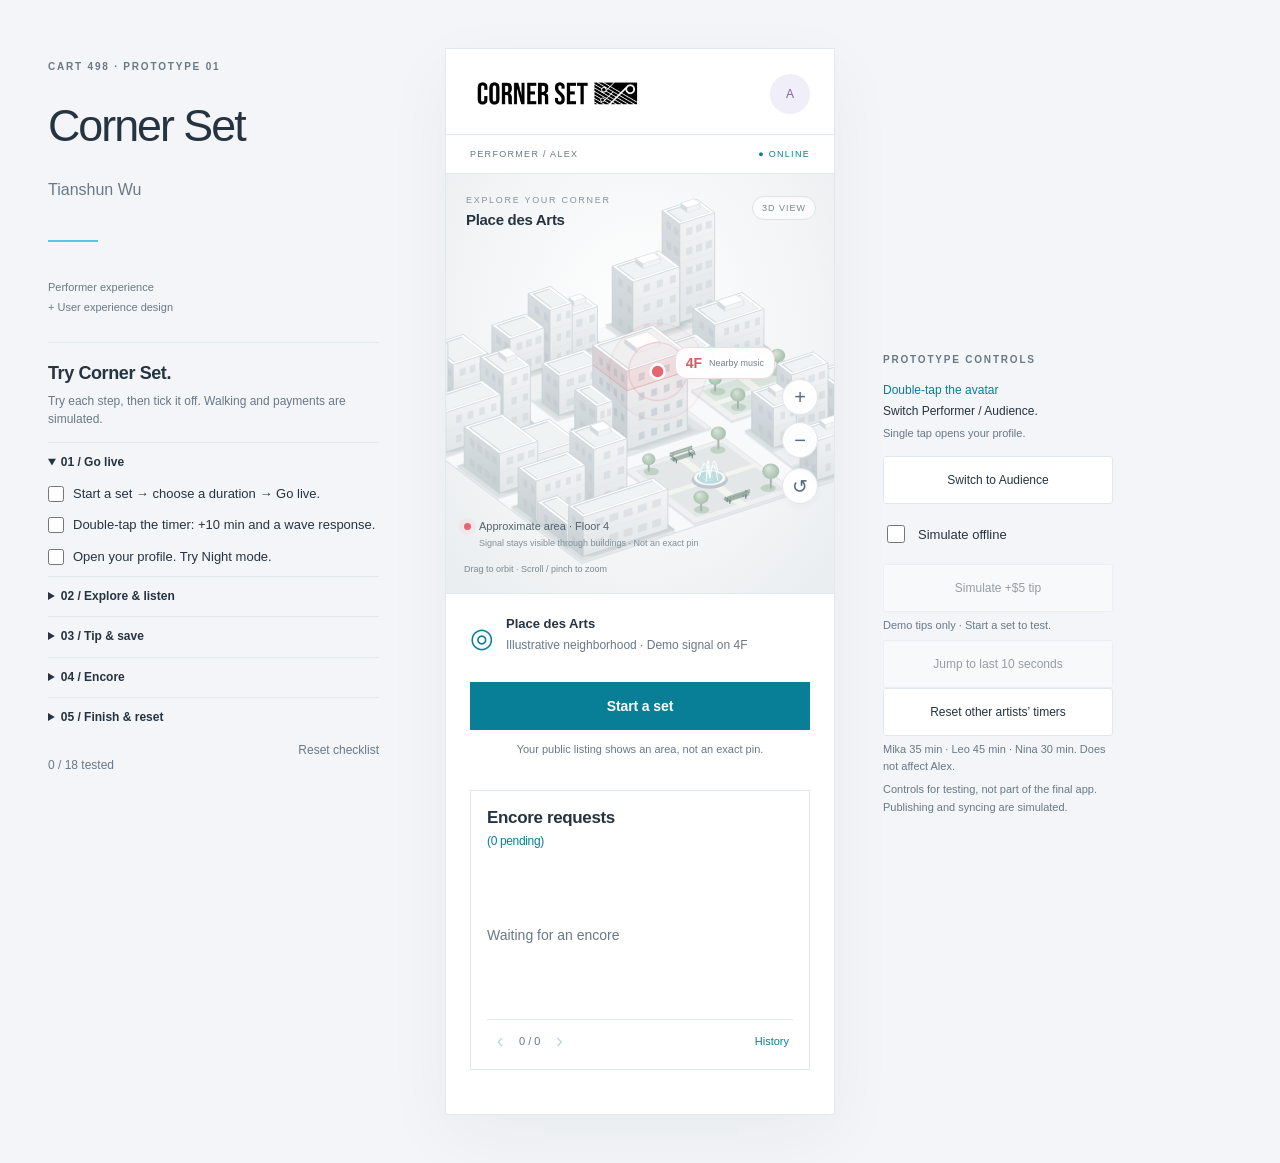
==== commit 2f0947c9: "Implement walking route feature and enhance performance card layout; add preview for artist details " ====
--- a/index.html
+++ b/index.html
@@ -106,7 +106,7 @@
             <div class="audience-heading"><div><p class="eyebrow">FOLLOW THE MUSIC</p><h3>Your next live moment.</h3></div><span class="you-key">● You</span></div>
             <p id="nearby-status" class="small muted" role="status">Explore nearby performances.</p>
             <div id="performance-card" class="performance-card">
-              <div class="section-top"><span id="audience-connection" class="tag">NEARBY</span><span id="audience-distance" class="small muted"></span></div>
+              <div class="section-top"><span id="audience-connection" class="tag">NEARBY</span></div>
               <div class="profile-row"><span id="artist-avatar" class="avatar">A</span><div><h3 id="artist-name">Alex</h3><p id="artist-style" class="small muted"></p></div></div>
               <p id="artist-location" class="small muted"></p>
               <details class="artist-details"><summary>About the artist</summary>
@@ -121,7 +121,10 @@
               </a>
             </div>
               </details>
-              <div class="audience-time"><span class="eyebrow">TIME REMAINING</span><strong id="audience-timer">20:00</strong></div>
+              <div class="audience-time">
+                <div><span class="metric-label">Walk time</span><strong id="audience-distance"></strong> <small id="walk-unit">min</small></div>
+                <div><span class="metric-label">Set remaining</span><strong id="audience-timer">20</strong> <small>min</small> <strong id="set-seconds">00</strong> <small>sec</small></div>
+              </div>
               <button id="tip-open" class="primary" type="button">Leave a tip <span aria-hidden="true">♡</span></button>
               <p class="footnote">Connect nearby to support the performer.</p>
             </div>
--- a/styles.css
+++ b/styles.css
@@ -742,3 +742,102 @@
 }
 @keyframes receipt-turn {0%,38%{transform:rotateX(0deg)}72%{transform:rotateX(166deg)}100%{transform:rotateX(180deg)}}
 @media(prefers-reduced-motion:reduce) {.tip-playing-card.is-dealing,.tip-playing-card.is-dealing .tip-playing-inner {animation:none}}
+
+/* Tap feedback composes with the existing wave rotation. */
+.timer-ring::before, .timer-ring::after {
+  scale: var(--tap-scale, 1);
+  filter: brightness(var(--tap-brightness, 1));
+  transition: scale 420ms cubic-bezier(.16,1,.3,1), filter 420ms ease;
+}
+.timer-ring::after { transition-duration: 540ms; }
+@media (prefers-reduced-motion: reduce) {
+  .timer-ring::before, .timer-ring::after { scale:1; transition:none; }
+}
+
+/* Keep repeated timer taps free of text-selection highlights. */
+#timer-ring, #timer-ring * {
+  user-select:none;
+  -webkit-user-select:none;
+  -webkit-touch-callout:none;
+  -webkit-tap-highlight-color:transparent;
+}
+#timer-ring.tap-morph, #timer-ring.tap-morph .timer-inner {
+  animation:timer-center-morph 700ms ease-out both;
+}
+#timer-ring.tap-morph-confirmed, #timer-ring.tap-morph-confirmed .timer-inner {
+  animation:timer-center-confirm 750ms ease-out both;
+}
+@keyframes timer-center-morph {
+  0%,100% {border-radius:50%}
+  25% {border-radius:47% 53% 48% 52% / 53% 47% 54% 46%}
+  55% {border-radius:52% 48% 51% 49% / 48% 52% 47% 53%}
+  80% {border-radius:49% 51% 49% 51% / 51% 49% 51% 49%}
+}
+@keyframes timer-center-confirm {
+  0%,100% {border-radius:50%}
+  22% {border-radius:45% 55% 47% 53% / 54% 46% 55% 45%}
+  50% {border-radius:54% 46% 52% 48% / 47% 53% 46% 54%}
+  78% {border-radius:48% 52% 49% 51% / 52% 48% 52% 48%}
+}
+@media(prefers-reduced-motion:reduce) {
+  #timer-ring.tap-morph, #timer-ring.tap-morph .timer-inner,
+  #timer-ring.tap-morph-confirmed, #timer-ring.tap-morph-confirmed .timer-inner {animation:none}
+}
+
+/* Compact, one-at-a-time encore inbox. */
+#encore-inbox, #live-feedback #encore-inbox { height:280px; min-height:280px; padding:16px; box-sizing:border-box; overflow:hidden; border-radius:0; }
+#encore-inbox > .eyebrow, #encore-inbox #encore-inbox-owner {display:none}
+#encore-inbox h3, #live-feedback #encore-inbox h3 {font-size:17px;margin:0 0 12px;line-height:1.3}
+#encore-inbox .encore-count {display:block;font-size:12px;font-weight:400;margin-top:5px;color:var(--accent)}
+#encore-requests {display:flex;flex-direction:column;height:195px}
+.encore-player {display:flex;flex-direction:column;flex:1;min-height:0;touch-action:pan-y;animation:encore-arrive 220ms ease-out}
+.encore-player-time {font-size:25px;font-weight:500;line-height:1.2}
+.encore-player-song {font-size:13px;line-height:1.5;margin:8px 0;overflow:auto;overflow-wrap:anywhere;flex:1;min-height:0}
+.encore-player-actions {display:flex;gap:8px;align-items:center}
+#encore-inbox .encore-player-actions button {width:auto;flex:1;padding:8px 4px;margin:0;min-height:38px;font-size:12px;border-radius:0}
+.encore-player-empty {font-size:14px;color:var(--muted);margin:auto 0;line-height:1.6}
+.encore-player-nav {display:flex;align-items:center;gap:6px;border-top:1px solid var(--line);margin-top:10px;padding-top:5px;flex-shrink:0}
+#encore-inbox .encore-player-nav button {border:0;background:transparent;color:var(--accent);padding:4px;min-width:26px;min-height:30px;font:inherit;font-size:20px;cursor:pointer}
+#encore-inbox .encore-player-nav button:disabled {opacity:.3;cursor:default}
+.encore-player-nav span {font-size:11px;color:var(--muted);white-space:nowrap}
+#encore-inbox .encore-player-nav .encore-history-link {margin-left:auto;font-size:11px;min-width:0}
+.encore-history-dialog {width:min(380px,calc(100% - 32px));max-height:75vh;overflow:auto;padding:24px;border:1px solid var(--line);border-radius:0;background:var(--surface);color:var(--text)}
+.encore-history-dialog::backdrop {background:#26334166}
+.encore-history-dialog h2 {font-size:22px}
+.encore-history-row {padding:14px 0;border-bottom:1px solid var(--line);overflow-wrap:anywhere}
+.encore-history-row p {font-size:13px;color:var(--muted);margin:7px 0 0}
+@keyframes encore-arrive {from{opacity:0;transform:translateX(8px)}to{opacity:1;transform:translateX(0)}}
+@media(prefers-reduced-motion:reduce){.encore-player{animation:none}}
+
+/* Shared card height and a permanent poker-style total. */
+#live-feedback {align-items:stretch;grid-template-columns:minmax(0,1fr) minmax(0,1fr)}
+#live-feedback #encore-inbox, #live-feedback .tip-card {height:300px;min-height:300px;display:flex;flex-direction:column}
+#live-feedback #encore-inbox[hidden] {display:none}
+#live-feedback #encore-requests {height:auto;flex:1;min-height:0}
+#live-feedback .tip-stack {flex:1;min-height:190px;height:auto;margin-bottom:0}
+.tip-total-footer {display:flex;align-items:baseline;gap:5px;min-height:35px;padding-top:6px;border-top:1px solid var(--line);flex-shrink:0;color:#9173ad}
+.tip-total-label {font-size:9px;letter-spacing:1.2px;margin-right:auto;color:var(--muted)}
+.tip-total-value {font-family:Georgia,'Times New Roman',serif;font-weight:700;font-size:26px;line-height:1.1;font-variant-numeric:lining-nums tabular-nums;letter-spacing:-.8px;overflow-wrap:anywhere}
+.tip-total-currency {font-size:9px;letter-spacing:.6px;color:var(--muted)}
+
+/* Emphasize each tip; the running total lives in the footer. */
+.tip-playing-front strong {font-size:40px;font-weight:500;line-height:1.05;letter-spacing:-1px;}
+.tip-playing-front {gap:17px;}
+
+/* Keep the two decisions together: how far to walk and how long the set lasts. */
+#performance-card > .audience-time {
+  display: grid;
+  grid-template-columns: minmax(0, .85fr) minmax(0, 1.25fr);
+  align-items: start;
+  gap: 10px;
+}
+#performance-card .audience-time > div + div { border-left: 1px solid var(--line); padding-left: 12px; }
+#performance-card .metric-label { display:block; margin-bottom: 5px; font-size: 11px; color: var(--muted); }
+#performance-card .audience-time strong { color: var(--accent); font-size: clamp(21px, 5vw, 27px); font-weight: 550; line-height: 1.1; }
+#performance-card .audience-time > div + div strong { color: #805977; }
+:root[data-theme="night"] #performance-card .audience-time > div + div strong { color: #dab3d1; }
+#performance-card .audience-time small { color: var(--muted); font-size: 11px; }
+#performance-card > .profile-row { padding-top: 12px; }
+#performance-card > .mt-help { order: 9; margin: 5px 0 8px; }
+#performance-card > .encore-status { order: 6; }
+#performance-card > .artist-details { order: 10; }
--- a/map3d.css
+++ b/map3d.css
@@ -49,3 +49,51 @@
 .performance-pin[aria-pressed="true"] span { box-shadow: 0 0 0 7px #e5657040; }
 .my-map-position { position: absolute; transform: translate(-50%, -50%); pointer-events: none; width: 18px; height: 18px; background: #2987ef; border: 3px solid white; border-radius: 50%; box-shadow: 0 0 0 9px #2987ef25, 0 2px 6px #0003; }
 .my-map-position::after { content: 'You'; position: absolute; top: 20px; left: 50%; transform: translateX(-50%); background: var(--surface); color: var(--text); padding: 3px 7px; font-size: 10px; border-radius: 9px; }
+
+#map-artist-preview {
+  position: absolute;
+  z-index: 9;
+  inset: 0 auto auto 0;
+  transform-origin: var(--tail-x, 50%) 100%;
+  box-sizing: border-box;
+  width: min(174px, calc(100% - 28px));
+  padding: 9px 11px 8px;
+  background: var(--surface);
+  color: var(--text);
+  border: 1px solid var(--line);
+  box-shadow: 0 6px 24px #1323321c;
+}
+#map-artist-name { display: block; padding-right: 34px; font-size: 16px; line-height: 1.2; font-weight: 550; }
+#map-artist-preview p { margin: 2px 0 6px; color: var(--muted); font-size: 12px; }
+#map-artist-preview button { background: transparent; border: 0; font: inherit; cursor: pointer; }
+#map-artist-preview .preview-close { position: absolute; top: 3px; right: 4px; width: 36px; height: 36px; color: var(--muted); font-size: 20px; }
+.preview-footer { display: flex; align-items: center; justify-content: space-between; gap: 8px; border-top: 1px solid var(--line); font-size: 12px; }
+#map-artist-preview .preview-details {
+  width: 30px; height: 30px; min-height: 0; padding: 0; display: grid; place-items: center;
+  border-radius: 50%; background: var(--soft); color: var(--accent); font-size: 17px;
+}
+#map-artist-preview .preview-details:hover { background: var(--accent); color: var(--surface); }
+#map-artist-preview .preview-time { white-space: pre-line; line-height: 1.3; font-variant-numeric: tabular-nums; }
+#map-artist-preview .preview-footer { padding-top: 5px; font-size: 11px; }
+.screen #performance-card #artist-avatar { border-radius: 50%; aspect-ratio: 1; }
+
+#map-artist-preview {
+  --card-edge: color-mix(in srgb, var(--text) 36%, var(--line));
+  border: 1px solid var(--card-edge);
+  border-radius: 6px;
+  box-shadow: 0 4px 12px #15202d18;
+}
+#map-artist-preview::after {
+  content: '';
+  position: absolute;
+  left: var(--tail-x);
+  bottom: -7px;
+  width: 12px;
+  height: 12px;
+  background: var(--surface);
+  border: solid var(--card-edge);
+  border-width: 0 1px 1px 0;
+  transform: translateX(-50%) rotate(45deg);
+}
+#map-artist-preview[data-below="true"] { transform-origin: var(--tail-x) 0; }
+#map-artist-preview[data-below="true"]::after { top: -7px; bottom: auto; transform: translateX(-50%) rotate(225deg); }
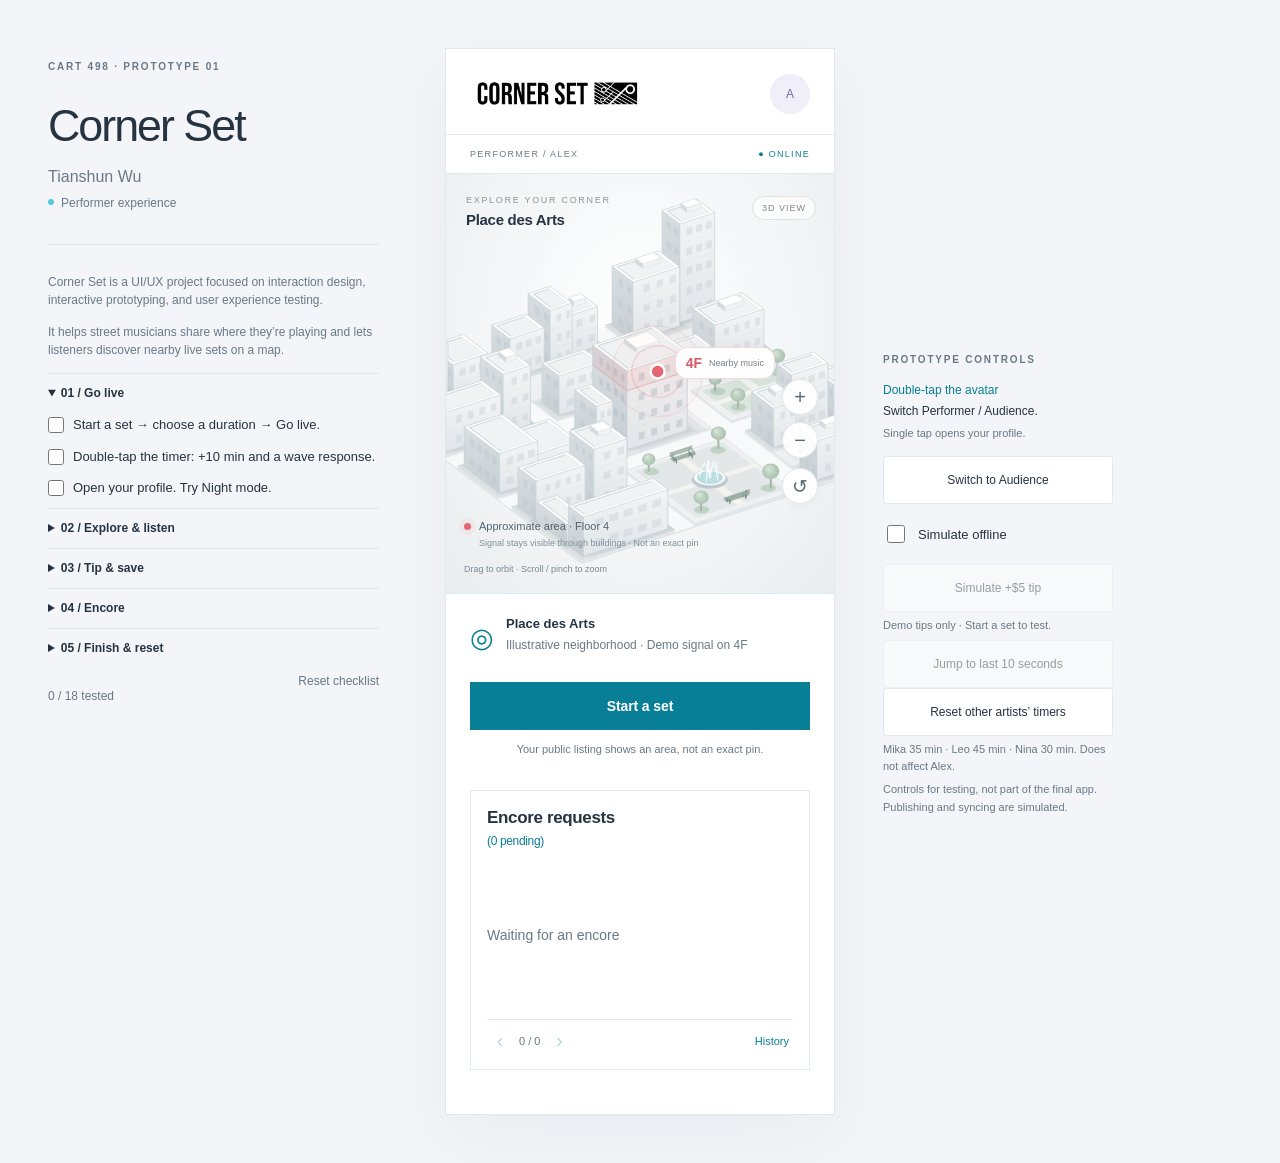
==== commit f5a5ff18: "Update prototype introduction and enhance styling for author and role presentation" ====
--- a/index.html
+++ b/index.html
@@ -18,12 +18,8 @@
     <aside class="intro">
       <p class="eyebrow">CART 498 · PROTOTYPE 01</p>
       <h1>Corner Set</h1>
-      <p>Tianshun Wu</p>
-      <div class="intro-line"></div>
-      <p class="small">
-        Performer experience<br>
-        + User experience design<br>
-      </p>
+      <p class="intro-author">Tianshun Wu</p>
+      <p class="intro-role"><span class="intro-performer">Performer experience</span><span class="intro-audience">Audience experience</span></p>
     </aside>
 
     <div class="app">
--- a/styles.css
+++ b/styles.css
@@ -57,7 +57,15 @@
 }
 
 .intro p { line-height: 1.8; color: var(--muted); }
-.intro-line { width: 50px; height: 2px; background: var(--cyan); margin: 36px 0; }
+.intro h1 { margin-bottom: 14px; }
+.intro .intro-author { margin: 0; line-height: 1.4; }
+.intro .intro-role { margin: 6px 0 32px; font-size: 12px; line-height: 1.5; }
+.intro-role::before {
+  content: ""; display: inline-block; width: 6px; height: 6px;
+  margin-right: 7px; vertical-align: .12em; border-radius: 50%; background: var(--cyan);
+}
+.intro-audience, .workspace:has(#audience-home:not([hidden])) .intro-performer { display: none; }
+.workspace:has(#audience-home:not([hidden])) .intro-audience { display: inline; }
 
 .app {
   background: var(--surface);
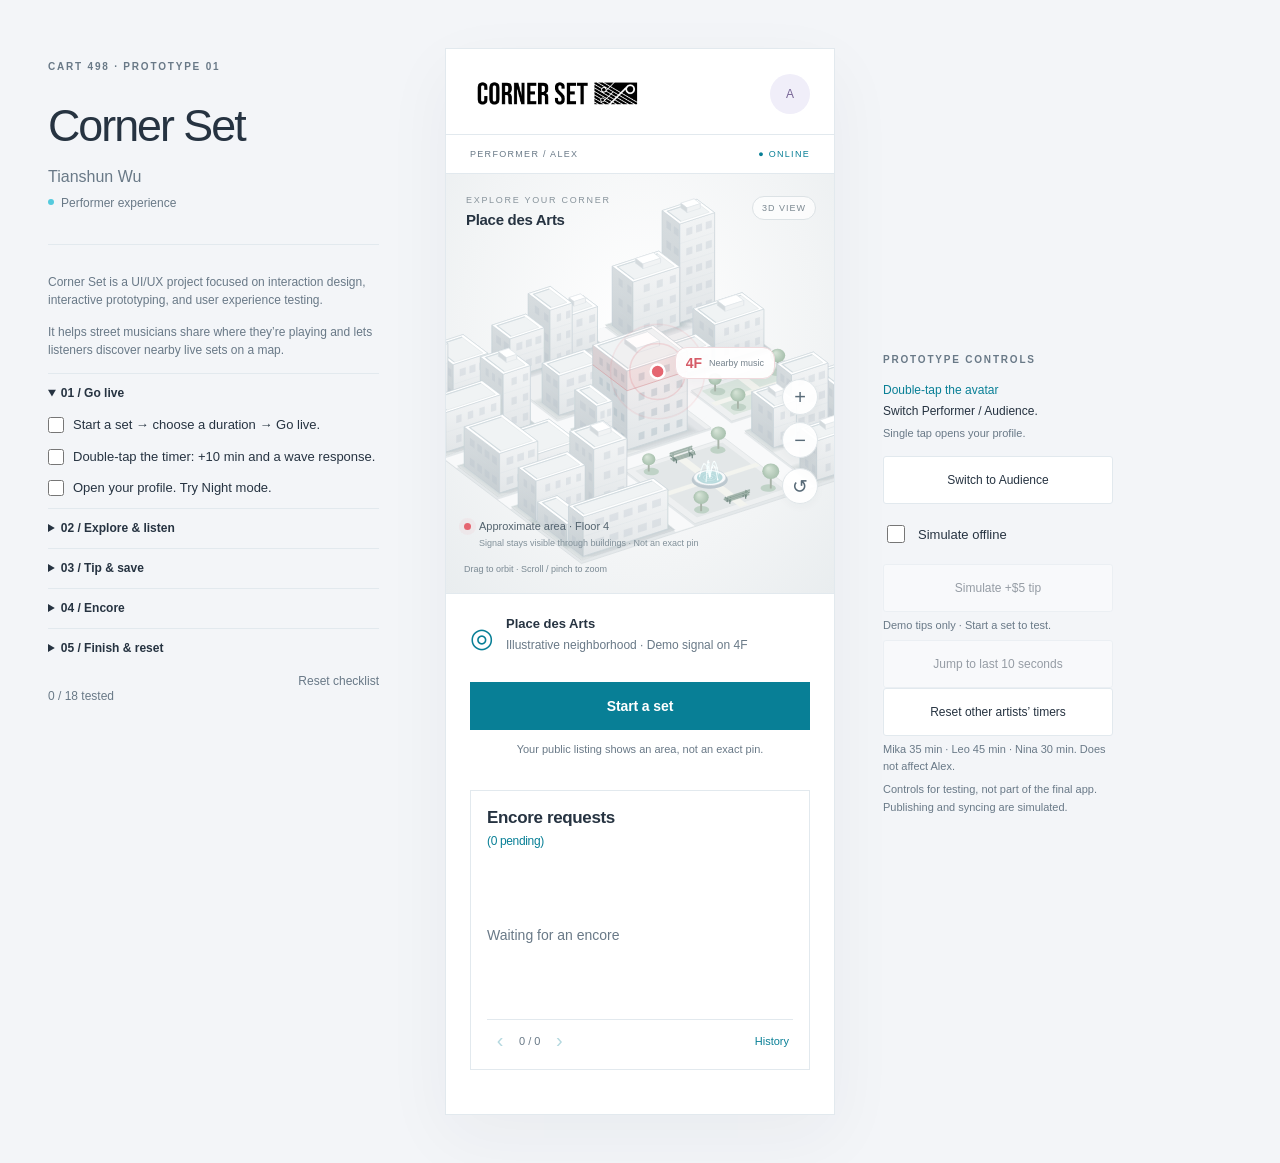
==== commit d64ace80: "Add theme palette selection and related styles; implement theme toggle functionality" ====
--- a/index.html
+++ b/index.html
@@ -8,6 +8,8 @@
   <title>Corner Set — Performer Prototype</title>
   <link rel="stylesheet" href="styles.css">
   <link rel="stylesheet" href="map3d.css">
+  <link rel="stylesheet" href="themes.css">
+  <script src="themes.js" defer></script>
   <script src="script.js" defer></script>
   <script src="audience.js" defer></script>
   <script src="map3d.js" defer></script>
@@ -72,6 +74,11 @@
               <div><strong>Night mode</strong><p id="theme-description" class="small muted">A softer view after sunset.</p></div>
               <button id="theme-toggle" class="theme-switch" type="button" role="switch" aria-checked="false" aria-label="Night mode" aria-describedby="theme-description"><span aria-hidden="true"></span></button>
             </div>
+            <fieldset class="palette-picker"><legend>Theme</legend>
+              <label><input type="radio" name="palette" value="studio" checked><span class="palette-card" style="--a:#087f96;--b:#d3e8eb;--c:#263341"><i aria-hidden="true"></i>Studio</span></label>
+              <label><input type="radio" name="palette" value="flyer"><span class="palette-card" style="--a:#152957;--b:#e4ff31;--c:#ff659c"><i aria-hidden="true"></i>Flyer</span></label>
+              <label><input type="radio" name="palette" value="vinyl"><span class="palette-card" style="--a:#385643;--b:#d5c9b2;--c:#493548"><i aria-hidden="true"></i>Vinyl</span></label>
+            </fieldset>
           </div>
         </section>
         <!-- HOME -->
--- a/themes.css
+++ b/themes.css
@@ -0,0 +1,61 @@
+.palette-picker { display:grid; grid-template-columns:repeat(3,minmax(0,1fr)); gap:8px; min-width:0; margin:20px 0 0; padding:0; border:0; }
+.palette-picker legend { margin-bottom:10px; padding:0; font-size:14px; font-weight:600; }
+.palette-picker label { position:relative; cursor:pointer; }
+.palette-picker input { position:absolute; opacity:0; width:1px; height:1px; }
+.palette-card { display:grid; gap:8px; padding:9px; border:1px solid var(--line); color:var(--text); font-size:12px; background:var(--surface); }
+.palette-card i { height:15px; background:linear-gradient(90deg,var(--a) 0 50%,var(--b) 50% 80%,var(--c) 80%); }
+.palette-picker :checked + span { border-color:var(--accent); box-shadow:inset 0 -2px var(--accent); }
+.palette-picker :focus-visible + span { outline:2px solid var(--accent); outline-offset:2px; }
+
+:root[data-palette="flyer"] {
+  --background:#0a1535; --surface:#152957; --text:#fffdf0; --muted:#bdcbe5; --line:#4a6090;
+  --accent:#e4ff31; --cyan:#59f0bd; --soft:#223967; --button-text:#101e40;
+  --flyer-pink:#ff659c; --flyer-ink:#101e40;
+  --flyer-display:Impact,Haettenschweiler,"Arial Narrow","Arial Black",sans-serif;
+}
+:root[data-palette="flyer"][data-theme="night"] {
+  --background:#060d20; --surface:#101c39; --text:#f1f3e7; --muted:#adbedb; --line:#384c72;
+  --accent:#d5e950; --cyan:#77d6b2; --soft:#1d2b4a; --button-text:#0a142d;
+}
+:root[data-palette="vinyl"] {
+  --background:#e8ece5; --surface:#faf8f0; --text:#2e382e; --muted:#5f695d; --line:#ccd2c4;
+  --accent:#385643; --cyan:#708662; --soft:#e4eadc; --button-text:#fffdf5;
+}
+:root[data-palette="vinyl"][data-theme="night"] {
+  --background:#191e1b; --surface:#242d27; --text:#f0efdf; --muted:#bac5b5; --line:#455348;
+  --accent:#acc6a4; --cyan:#b9a7ba; --soft:#344439; --button-text:#172419;
+}
+[data-palette="flyer"] .workspace :is(h1,h2,h3) {font-family:"Arial Narrow","Franklin Gothic Medium",Arial,sans-serif;font-weight:800;letter-spacing:-.035em;}
+[data-palette="vinyl"] .workspace :is(h1,h2,h3) {font-family:Georgia,"Times New Roman",serif;font-weight:500;}
+[data-palette="flyer"] .palette-card, [data-palette="vinyl"] .palette-card {font-family:inherit;}
+
+/* Flyer uses the typography and offset ink of a two-colour gig poster. */
+[data-palette="flyer"] .workspace :is(h1,h2,h3,#timer) {
+  font-family:var(--flyer-display); text-transform:uppercase; font-weight:900;
+  letter-spacing:.035em; word-spacing:.08em; line-height:1.12; font-weight:normal; font-synthesis:none;
+}
+[data-palette="flyer"] .intro h1 {
+  max-width:5ch; font-size:clamp(56px,6vw,86px); line-height:1.02;
+  color:var(--accent); text-shadow:3px 3px 0 var(--flyer-pink); transform:rotate(-2deg);
+}
+[data-palette="flyer"] .screen h2 {font-size:clamp(38px,6vw,52px); max-width:11ch; margin:14px 0 20px;}
+[data-palette="flyer"] :is(.eyebrow,.mode-bar,.tag,.metric-label) {font-family:"Courier New",monospace;font-weight:700;}
+[data-palette="flyer"] .app {border:2px solid var(--line);box-shadow:none;}
+[data-palette="flyer"] .app-header {border-bottom:4px solid var(--accent);}
+[data-palette="flyer"]:not([data-theme="night"]) .app-header .brand {background:#fffdf0;padding:5px 8px;transform:rotate(-2deg);}
+[data-palette="flyer"] .mode-bar {background:var(--accent);color:var(--flyer-ink);}
+[data-palette="flyer"] .mode-bar #connection {color:var(--flyer-ink);}
+[data-palette="flyer"] .map-heading {background:var(--flyer-ink);padding:7px 10px;transform:rotate(-3deg);border-left:4px solid var(--flyer-pink);}
+[data-palette="flyer"] .map-heading span {color:#fffdf0;}
+[data-palette="flyer"] .map-heading strong {font:900 18px var(--flyer-display);text-transform:uppercase;color:var(--accent);}
+[data-palette="flyer"] #profile .profile-identity {flex-direction:row-reverse;justify-content:space-between;padding:12px 0;border-block:2px solid var(--line);}
+[data-palette="flyer"] #profile .profile-identity h3 {font-size:36px;color:var(--accent);}
+[data-palette="flyer"] #setup .info-card {display:flex;flex-direction:column;align-items:flex-start;background:var(--accent);color:var(--flyer-ink);padding:16px;border:0;box-shadow:4px 4px var(--flyer-pink);}
+[data-palette="flyer"] #setup .info-card h3 {order:-1;font-size:32px;margin:0 0 8px;}
+[data-palette="flyer"] #setup .info-card :is(p,.eyebrow) {color:var(--flyer-ink);}
+[data-palette="flyer"] #setup .info-card .tag {background:var(--flyer-ink);color:var(--accent);}
+[data-palette="flyer"] .screen .primary {font-family:var(--flyer-display);font-weight:800;text-transform:uppercase;letter-spacing:.035em;}
+[data-palette="flyer"] #live #timer {color:var(--accent);font-variant-numeric:tabular-nums;}
+[data-palette="flyer"] #performance-card {border-top:4px solid var(--flyer-pink);}
+[data-palette="flyer"] #performance-card .audience-time > div + div strong {color:var(--cyan);}
+[data-palette="flyer"] .palette-card {text-transform:uppercase;font-weight:700;}
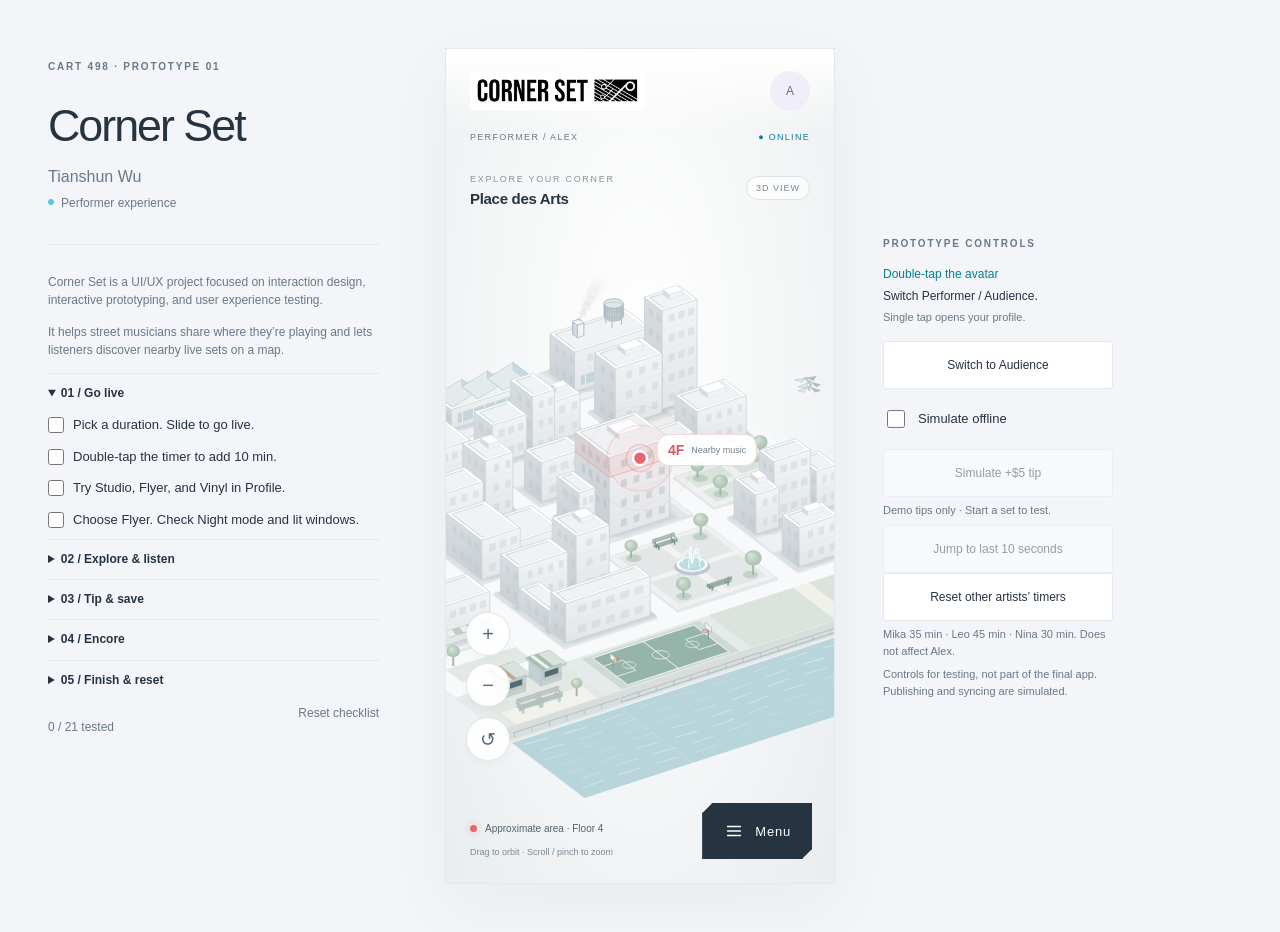
==== commit 9fd9340d: "Implement map menu functionality and styles for performer home interface" ====
--- a/index.html
+++ b/index.html
@@ -14,6 +14,8 @@
   <script src="audience.js" defer></script>
   <script src="map3d.js" defer></script>
   <script src="tip-jar.js" defer></script>
+  <link rel="stylesheet" href="map-menu.css">
+  <script src="map-menu.js" defer></script>
 </head>
 <body>
   <div class="workspace">
--- a/map-menu.css
+++ b/map-menu.css
@@ -0,0 +1,36 @@
+/* Map-first performer home. Existing audience and live flows remain available. */
+.app { position:relative; }
+.app.map-home-active { height: min(844px, calc(100dvh - 64px)); min-height:620px; }
+.map-home-active .app-header { position:absolute;top:0;left:0;right:0;z-index:12;background:linear-gradient(var(--surface),transparent);padding:22px 24px; }
+.map-home-active .mode-bar { position:absolute;top:83px;left:24px;right:24px;z-index:11;background:transparent;border:0;padding:0;font-size:9px; }
+.map-home-active #main { height:100%;padding:0; }
+.map-home-active #home { position:relative;height:100%;min-height:0;padding:0;display:block; }
+.map-home-active #home > .performer-home { display:none!important; }
+.map-home-active #home .map-3d { position:absolute;inset:0;width:100%;height:100%;min-height:0;margin:0;border:0;border-radius:0; }
+.map-home-active .map-heading { top:125px;left:24px; }
+.map-home-active .map-dimension { top:127px;right:24px; }
+.map-home-active .map-tools { bottom:122px;right:auto;left:20px; }
+.map-home-active .map-tools button { width:44px;height:44px; }
+.map-home-active .map-legend { bottom:24px;left:24px;right:136px; }
+.map-home-active .map-legend > p:not(.map-help) { display:none; }
+.map-home-active .map-signal-key { font-size:10px; }
+.map-home-active .notice:not([hidden]) { position:absolute;top:102px;z-index:15;left:16px;right:16px; }
+.corner-menu { position:absolute;inset:0;z-index:25;pointer-events:none; }
+.corner-trigger { position:absolute;right:22px;bottom:max(24px,env(safe-area-inset-bottom));display:flex;align-items:center;gap:10px;min-height:56px;padding:0 20px;background:var(--text);color:var(--surface);border:1px solid var(--text);box-shadow:0 8px 28px #10223125;pointer-events:auto;clip-path:polygon(10px 0,100% 0,100% calc(100% - 10px),calc(100% - 10px) 100%,0 100%,0 10px);font-size:13px;letter-spacing:.06em; }
+.corner-menu svg { width:22px;height:22px;flex-shrink:0;transition:transform .3s; }
+.is-open .corner-trigger svg { transform:rotate(90deg); }
+.corner-actions { position:absolute;right:22px;bottom:96px;display:flex;flex-direction:column;gap:10px;align-items:flex-end; }
+.corner-action { position:relative;display:flex;align-items:center;gap:15px;width:226px;min-height:54px;padding:12px 19px;border:1px solid var(--line);border-left:3px solid var(--accent);background:var(--surface);color:var(--text);font-size:13px;text-align:left;box-shadow:0 8px 25px #10223115;opacity:0;visibility:hidden;transform:translate(28px,16px) skewX(-6deg);transition:opacity .18s,transform .32s cubic-bezier(.16,1,.3,1),visibility .32s;pointer-events:none; }
+.corner-action:first-child { background:var(--accent);color:white;border-color:var(--accent); }
+.is-open .corner-action { opacity:1;visibility:visible;transform:none;pointer-events:auto;transition-delay:calc(var(--order)*45ms); }
+.corner-action:hover { translate:-5px 0; }
+.corner-action:focus-visible { outline-offset:3px; }
+.menu-scrim { position:absolute;inset:0;width:100%;height:100%;border:0;background:#101d302e;opacity:0;pointer-events:none;transition:opacity .3s; }
+.is-open .menu-scrim { opacity:1;pointer-events:auto; }
+@media(max-width:680px){
+ .app.map-home-active { height:100dvh;min-height:480px; }
+ .workspace:has(.map-home-active) { padding:0; }
+}
+@media(prefers-reduced-motion:reduce){
+ .corner-menu *, .corner-menu *::before { transition:none!important; }
+}
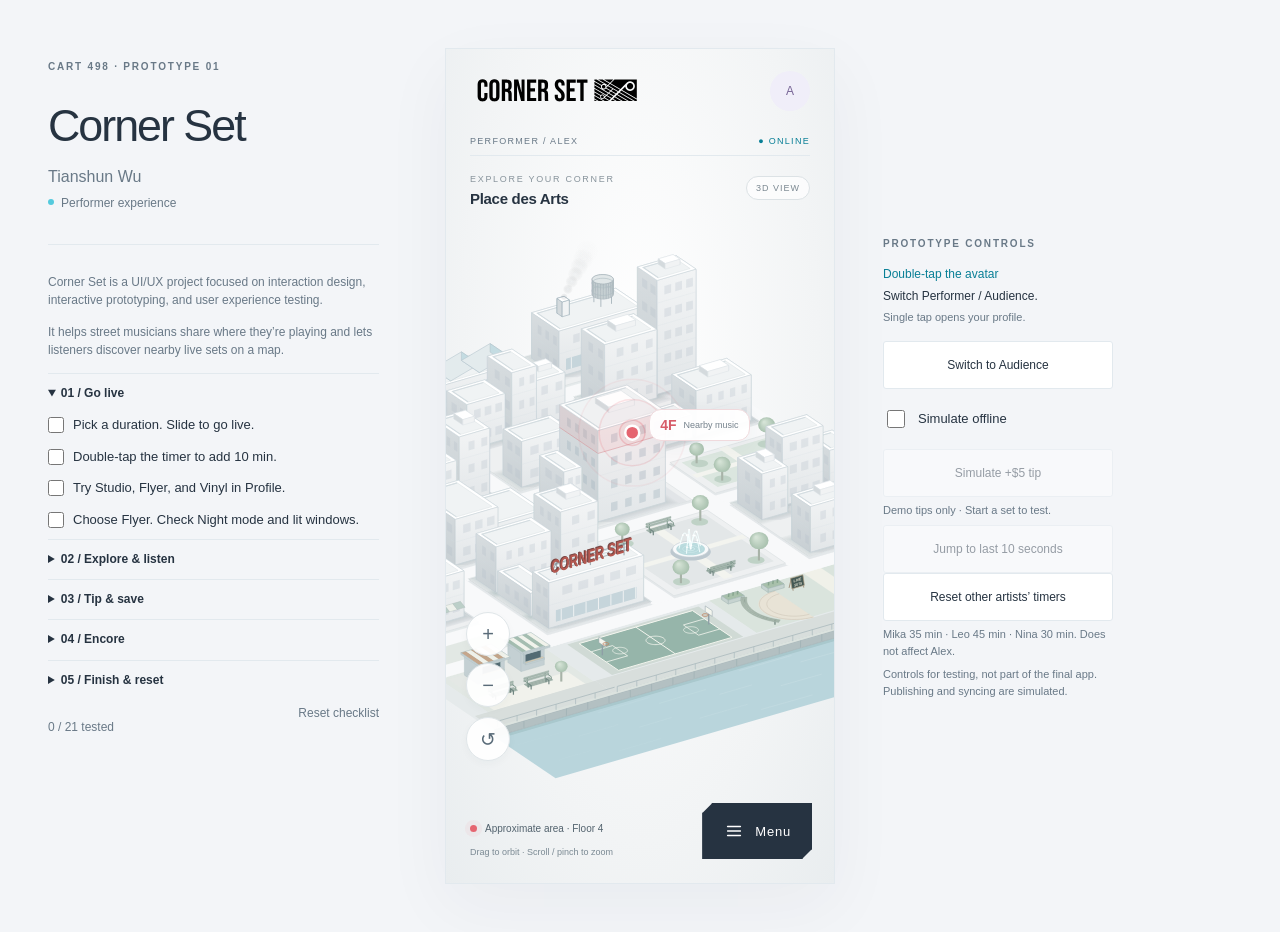
==== commit caacbfaf: "Refactor code structure for improved readability and maintainability" ====
--- a/index.html
+++ b/index.html
@@ -29,7 +29,7 @@
     <div class="app">
       <header class="app-header">
         <a class="brand" href="./index.html" aria-label="Corner Set home">
-          <img class="brand-logo" src="assets/LOGO.png" alt="Corner Set">
+          <img class="brand-logo" src="assets/LOGO.svg" alt="Corner Set">
         </a>
         <button id="open-profile" class="avatar avatar-button" type="button" aria-label="Open Alex’s profile" aria-controls="profile" aria-expanded="false">A</button>
       </header>
--- a/map-menu.css
+++ b/map-menu.css
@@ -20,10 +20,10 @@
 .corner-menu svg { width:22px;height:22px;flex-shrink:0;transition:transform .3s; }
 .is-open .corner-trigger svg { transform:rotate(90deg); }
 .corner-actions { position:absolute;right:22px;bottom:96px;display:flex;flex-direction:column;gap:10px;align-items:flex-end; }
-.corner-action { position:relative;display:flex;align-items:center;gap:15px;width:226px;min-height:54px;padding:12px 19px;border:1px solid var(--line);border-left:3px solid var(--accent);background:var(--surface);color:var(--text);font-size:13px;text-align:left;box-shadow:0 8px 25px #10223115;opacity:0;visibility:hidden;transform:translate(28px,16px) skewX(-6deg);transition:opacity .18s,transform .32s cubic-bezier(.16,1,.3,1),visibility .32s;pointer-events:none; }
+.corner-action { position:relative;display:flex;align-items:center;gap:15px;width:226px;min-height:54px;padding:12px 19px;border:1px solid var(--line);border-left:3px solid var(--accent);background:var(--surface);color:var(--text);font-size:13px;text-align:left;box-shadow:0 8px 25px #10223115;opacity:0;visibility:hidden;transform:translate3d(16px,10px,0) scale(.98);transform-origin:right center;transition:opacity .18s ease,transform .3s cubic-bezier(.22,1,.36,1),visibility 0s .3s,translate .2s ease;pointer-events:none; }
 .corner-action:first-child { background:var(--accent);color:white;border-color:var(--accent); }
-.is-open .corner-action { opacity:1;visibility:visible;transform:none;pointer-events:auto;transition-delay:calc(var(--order)*45ms); }
-.corner-action:hover { translate:-5px 0; }
+.is-open .corner-action { opacity:1;visibility:visible;transform:none;pointer-events:auto;transition-delay:calc((3 - var(--order))*25ms); }
+.corner-action:hover { translate:-3px 0; }
 .corner-action:focus-visible { outline-offset:3px; }
 .menu-scrim { position:absolute;inset:0;width:100%;height:100%;border:0;background:#101d302e;opacity:0;pointer-events:none;transition:opacity .3s; }
 .is-open .menu-scrim { opacity:1;pointer-events:auto; }
@@ -34,3 +34,81 @@
 @media(prefers-reduced-motion:reduce){
  .corner-menu *, .corner-menu *::before { transition:none!important; }
 }
+
+/* Audience browsing remains on one map; details only open on request. */
+.audience-map-active #audience-home { display:none!important; }
+.audience-map-active .audience-range { position:absolute;top:112px;left:20px;right:20px;z-index:13;padding:10px 12px;background:var(--surface);border:1px solid var(--line); }
+.audience-map-active .map-heading { top:174px; }
+.audience-map-active .map-dimension { top:174px; }
+.audience-map-active .map-legend { bottom:96px; }
+.audience-map-active .map-tools { bottom:156px; }
+.audience-map-active .audience-range-summary { display:none; }
+.map-arrival { position:absolute;z-index:24;left:18px;right:18px;bottom:92px;min-height:46px;padding:12px 16px;background:var(--surface);color:var(--accent);border:1px solid var(--line);border-left:3px solid var(--accent);box-shadow:0 6px 24px #172a3318;font-size:12px;text-align:left; }
+.audience-detail-shade { position:absolute;inset:0;width:100%;height:100%;z-index:29;border:0;background:#14212c40; }
+.audience-detail-sheet { position:absolute;z-index:30;bottom:0;left:0;right:0;max-height:76%;overflow:auto;overscroll-behavior:contain;padding:24px 20px 20px;background:var(--surface);border-top:1px solid var(--line);box-shadow:0 -12px 40px #10202d24;animation:artist-sheet-in .28s cubic-bezier(.22,1,.36,1); }
+.sheet-close { position:absolute;right:10px;top:8px;width:40px;height:40px;border:0;background:var(--soft);color:var(--text);font-size:24px;z-index:2; }
+.audience-detail-sheet #performance-card { display:flex;flex-direction:column;gap:12px;border:0;padding:0;margin:0; }
+.audience-detail-sheet .section-top { order:0;margin:0;padding-right:40px; }
+.audience-detail-sheet .profile-row { order:1;margin:0;gap:12px; }
+.audience-detail-sheet #artist-avatar { width:44px;height:44px;font-size:20px; }
+.audience-detail-sheet h3 { font-size:24px;margin:0; }
+.audience-detail-sheet #artist-style { margin:3px 0 0; }
+.audience-detail-sheet #artist-location { order:2;margin:0;font-size:12px; }
+.audience-detail-sheet .audience-time { order:3;padding:12px 0;margin:0; }
+.audience-detail-sheet .audience-time strong { font-size:24px!important; }
+.audience-detail-sheet #set-seconds,.audience-detail-sheet #set-seconds + small { display:none; }
+.audience-detail-sheet .sheet-walk { order:4; }
+.audience-detail-sheet #tip-open { order:5; }
+.audience-detail-sheet #encore-open { order:6; }
+.audience-detail-sheet .mt-save { order:7; }
+.audience-detail-sheet .artist-details { order:10;margin:0;border-top:1px solid var(--line);padding-top:12px; }
+.audience-detail-sheet .footnote,.audience-detail-sheet .mt-help,.audience-detail-sheet .encore-status { order:8;margin:0;font-size:11px; }
+.audience-detail-sheet button.primary,.audience-detail-sheet #encore-open { margin:0;min-height:44px;padding:12px; }
+.audience-map-active .audience-empty { position:absolute;top:225px;left:20px;right:20px;z-index:15;background:var(--surface);padding:14px; }
+@keyframes artist-sheet-in { from {opacity:0;transform:translateY(24px)} to {opacity:1;transform:none} }
+@media(prefers-reduced-motion:reduce){.audience-detail-sheet{animation:none}}
+
+.app:not(.audience-map-active) > .audience-empty { display:none!important; }
+.audience-detail-sheet .artist-details .musician-bio { font-size:12px;line-height:1.55; }
+.audience-detail-sheet .mt-save { margin:0;min-height:44px; }
+.audience-detail-sheet .profile-row .avatar { flex-shrink:0; }
+
+/* Integrated logo and a compact floating artist card. */
+:root:not([data-theme="night"]) .app-header .brand-logo { mix-blend-mode:multiply; }
+.map-home-active .app-header { background:transparent; }
+.audience-detail-shade { background:#15232e24; }
+.audience-detail-sheet { left:16px;right:16px;bottom:20px;max-height:calc(100% - 150px);padding:18px 16px 16px;border:1px solid var(--line);border-radius:16px;box-shadow:0 14px 44px #15233126; }
+.audience-detail-sheet #performance-card { gap:9px; }
+.audience-detail-sheet #performance-card > * { flex-shrink:0; }
+.audience-detail-sheet #performance-card .profile-row { margin:0;padding:0;gap:12px; }
+.audience-detail-sheet #performance-card #artist-avatar { width:46px;height:46px;flex:0 0 46px;border-radius:50%!important;aspect-ratio:1;display:grid;place-items:center;font-size:20px; }
+.audience-detail-sheet #performance-card #artist-name { font-size:23px;line-height:1.2; }
+.audience-detail-sheet #performance-card #artist-location { margin:0;font-size:11px; }
+.audience-detail-sheet #performance-card .audience-time { margin:0;padding:10px 0;gap:16px; }
+.audience-detail-sheet #performance-card .audience-time strong { font-size:22px!important; }
+.audience-detail-sheet #performance-card .metric-label { font-size:10px;margin-bottom:3px; }
+.audience-detail-sheet #performance-card .footnote,
+.audience-detail-sheet #performance-card .mt-help { display:none; }
+.audience-detail-sheet #performance-card .primary,
+.audience-detail-sheet #performance-card .secondary,
+.audience-detail-sheet #performance-card .mt-save { min-height:42px;padding:10px 14px;margin:0;font-size:13px; }
+.audience-detail-sheet #performance-card .artist-details { padding-top:9px;margin-top:2px;font-size:12px; }
+.audience-detail-sheet #performance-card .tag { padding:6px 9px;font-size:9px; }
+.sheet-close { top:9px;right:9px;width:32px;height:32px;font-size:21px;border-radius:50%; }
+.map-arrival { display:flex;align-items:center;gap:12px;padding:11px 14px;border:1px solid var(--line);border-radius:12px;box-shadow:0 8px 26px #172a331a;min-height:62px; }
+.arrival-symbol { display:grid;place-items:center;flex:0 0 34px;height:34px;border-radius:50%;background:var(--soft);color:var(--accent);font-size:24px; }
+.arrival-copy { display:flex;flex-direction:column;gap:4px; }
+.arrival-kicker { font-size:8px;letter-spacing:1.6px;color:var(--muted); }
+.arrival-name { font-size:13px;font-weight:550;color:var(--text); }
+.arrival-arrow { margin-left:auto;font-size:23px;color:var(--accent); }
+@media(max-width:360px){.audience-detail-sheet{left:10px;right:10px;padding:16px 12px;}}
+
+
+/* Transparent vector branding; an inset rule separates status from the map. */
+.app.map-home-active::before {
+ content:"";position:absolute;z-index:10;top:106px;left:24px;right:24px;
+ height:1px;background:var(--line);pointer-events:none;
+}
+.map-home-active .app-header { background:transparent;height:78px;padding:18px 24px 12px; }
+.map-home-active .mode-bar { top:78px;height:28px;display:flex;align-items:center;background:transparent; }
+.app-header .brand-logo { mix-blend-mode:normal!important; }
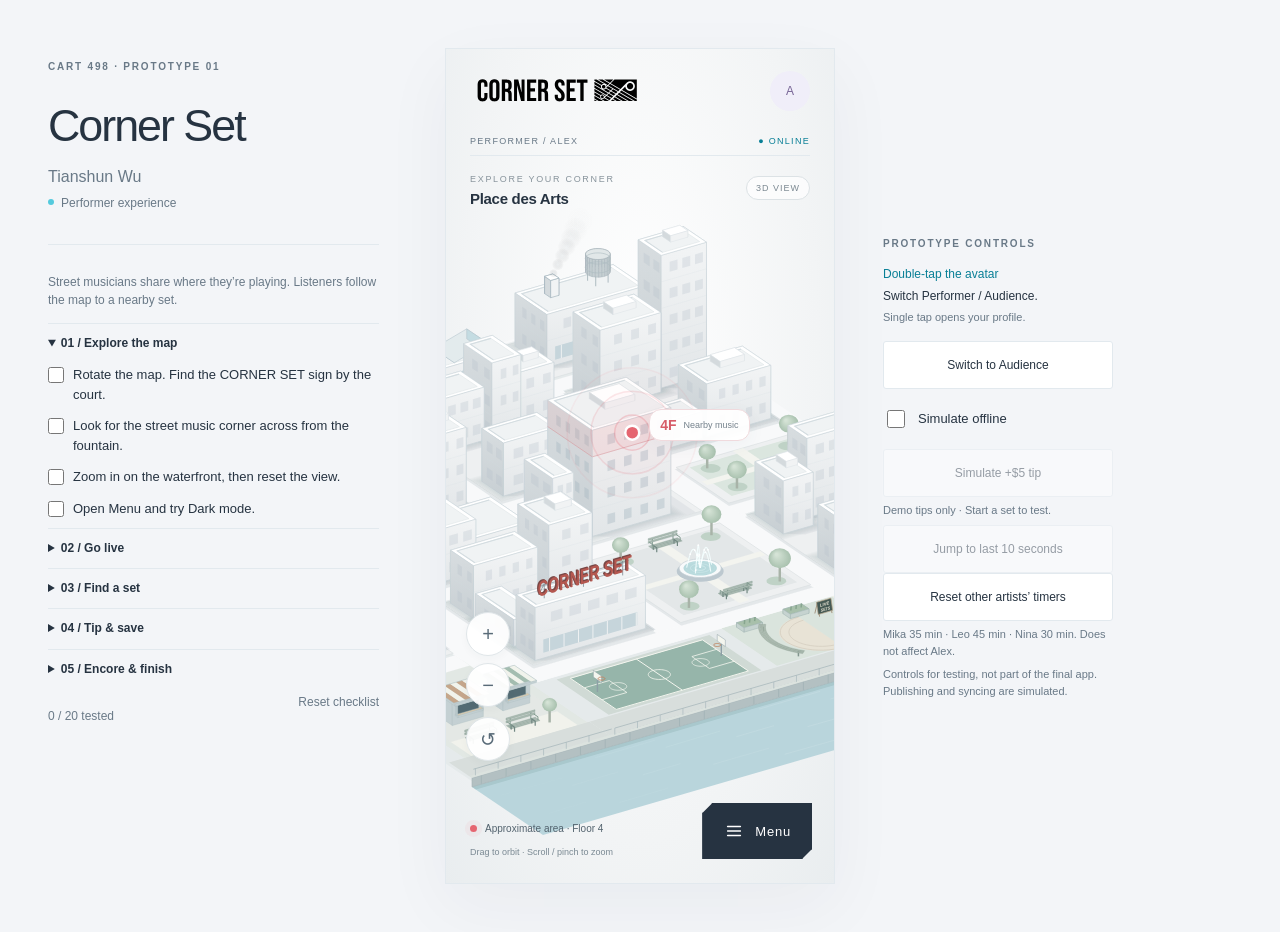
==== commit 6a24e85e: "Enhance duration selection functionality and styling - Added custom duration input for user-defined " ====
--- a/index.html
+++ b/index.html
@@ -152,22 +152,21 @@
         <!-- SETUP -->
         <section id="setup" class="screen" hidden>
           <button id="back" class="text-button">← Back</button>
-          <p class="eyebrow">BROADCAST SETUP</p>
-          <h2 tabindex="-1">Set the moment.</h2>
-          <p class="muted">Your profile is ready. Just choose your time.</p>
-
-          <div class="info-card">
-            <span class="eyebrow">01 / PUBLIC AREA</span>
-            <h3>Place des Arts</h3>
-            <p class="muted">A shared area around the plaza.</p>
-            <span class="tag">APPROXIMATE LOCATION</span>
-            <p class="small muted">
-              Demo location only. 
-            </p>
-          </div>
+          <h2 class="sr-only" tabindex="-1">Set duration</h2>
+          <figure class="setup-location">
+            <figcaption>
+              <div class="setup-place">
+                <span class="eyebrow">Your location</span>
+                <strong>Place des Arts</strong>
+              </div>
+              <span class="setup-floor" aria-label="Floor 4">4F</span>
+            </figcaption>
+            <canvas id="setup-building" role="img"
+            aria-label="Performance location on the fourth floor of the highlighted building in the Place des Arts neighborhood"></canvas>
+          </figure>
 
           <fieldset>
-            <legend class="eyebrow">02 / SET DURATION</legend>
+            <legend class="eyebrow">SET DURATION</legend>
             <div class="duration-options">
               <label>
                 <input type="radio" name="duration" value="30" checked>
@@ -177,10 +176,14 @@
                 <input type="radio" name="duration" value="45">
                 <span><strong>45</strong>min</span>
               </label>
-              <label>
-                <input type="radio" name="duration" value="60">
-                <span><strong>60</strong>min</span>
-              </label>
+              <div class="custom-tile">
+                <label>
+                  <input type="radio" name="duration" value="custom">
+                  <span>Custom</span>
+                </label>
+                <input id="custom-minutes" type="number" inputmode="numeric" min="1" step="1"
+                  placeholder="Min" aria-label="Custom duration in minutes" required hidden>
+              </div>
             </div>
           </fieldset>
 
@@ -196,7 +199,6 @@
           <button id="publish" class="primary">
             Go live 
           </button>
-          <p class="footnote">Prototype only. No real alert will be sent.</p>
         </section>
 
         <!-- LIVE -->
--- a/styles.css
+++ b/styles.css
@@ -303,6 +303,79 @@
 
 fieldset { border: 0; padding: 0; margin: 28px 0 10px; }
 legend { padding: 0; margin-bottom: 15px; }
+#main:has(#setup:not([hidden])) {
+  min-height: 0;
+  overflow: hidden auto;
+  scrollbar-width: none;
+}
+#main:has(#setup:not([hidden]))::-webkit-scrollbar { display: none; }
+#setup:not([hidden]) {
+  flex: 1 0 0;
+  min-height: min-content;
+  display: grid;
+  grid-template-columns: minmax(0, 1fr);
+  grid-template-rows: auto minmax(146px, 1fr) auto auto auto;
+  gap: 12px;
+  padding: 12px 24px calc(30px + env(safe-area-inset-bottom, 0px));
+}
+#setup .text-button { justify-self: start; margin: 0; }
+.setup-location {
+  position: relative; display: grid; grid-template-rows: auto minmax(0, 1fr);
+  min-width: 0; margin: 0; overflow: hidden;
+  border: 1px solid var(--line); background: var(--surface);
+  box-shadow: 0 5px 16px #1022310d;
+}
+.setup-location figcaption {
+  display: flex; align-items: center; justify-content: space-between; gap: 12px;
+  padding: 9px 14px; border-left: 3px solid var(--accent);
+  border-bottom: 1px solid var(--line); color: var(--text);
+}
+.setup-place { display: grid; gap: 2px; }
+.setup-location .eyebrow {
+  margin: 0; color: var(--muted); text-transform: uppercase; font-size: 9px;
+}
+.setup-place strong { font-size: 17px; line-height: 1.25; letter-spacing: -.3px; }
+.setup-floor {
+  display: inline-flex; align-items: center; gap: 8px;
+  padding: 5px 8px; border: 1px solid var(--line);
+  color: var(--text); font-weight: 600; font-size: 12px;
+}
+.setup-floor::before {
+  content: ""; width: 7px; height: 7px; border-radius: 50%;
+  background: #e56570; box-shadow: 0 0 0 3px #e5657024;
+}
+#setup-building {
+  display: block; width: 100%; height: 100%; min-height: 0; contain: size;
+  background: var(--surface);
+}
+#setup fieldset { min-inline-size: 0; margin: 0; }
+#setup legend { margin-bottom: 9px; }
+#setup .profile-row { margin: 0; padding: 6px 0; }
+#setup .duration-options { grid-template-columns: repeat(3, minmax(0, 1fr)); gap: 8px; }
+#setup .duration-options label { display: block; }
+#setup .duration-options label span,
+#setup #custom-minutes {
+  box-sizing: border-box; height: 64px; width: 100%; min-width: 0;
+}
+#setup .duration-options label span {
+  align-items: baseline;
+  align-content: center;
+  flex-wrap: wrap;
+  padding: 0 4px;
+  line-height: 1;
+  font-variant-numeric: tabular-nums;
+}
+#setup .custom-tile { position: relative; }
+#setup .custom-tile label span { font-size: clamp(18px, 4vw, 23px); font-weight: 300; }
+#setup #custom-minutes {
+  position: absolute; inset: 0; opacity: 1; padding: 0 6px;
+  appearance: textfield; border: 1px solid var(--accent); border-radius: 0;
+  background: var(--soft); color: var(--accent); text-align: center;
+  font: inherit; font-size: 26px; font-weight: 300;
+}
+#custom-minutes::-webkit-inner-spin-button,
+#custom-minutes::-webkit-outer-spin-button { -webkit-appearance: none; }
+#custom-minutes:focus-visible { outline: 2px solid var(--accent); outline-offset: 2px; }
 .duration-options { display: grid; grid-template-columns: repeat(3, 1fr); gap: 10px; }
 .duration-options label { position: relative; cursor: pointer; }
 .duration-options input { position: absolute; opacity: 0; width: 1px; height: 1px; }
--- a/map-menu.css
+++ b/map-menu.css
@@ -1,6 +1,7 @@
 /* Map-first performer home. Existing audience and live flows remain available. */
 .app { position:relative; }
-.app.map-home-active { height: min(844px, calc(100dvh - 64px)); min-height:620px; }
+.app.map-home-active,
+.app:has(#setup:not([hidden])) { height: min(844px, calc(100dvh - 64px)); min-height:620px; }
 .map-home-active .app-header { position:absolute;top:0;left:0;right:0;z-index:12;background:linear-gradient(var(--surface),transparent);padding:22px 24px; }
 .map-home-active .mode-bar { position:absolute;top:83px;left:24px;right:24px;z-index:11;background:transparent;border:0;padding:0;font-size:9px; }
 .map-home-active #main { height:100%;padding:0; }
@@ -28,8 +29,10 @@
 .menu-scrim { position:absolute;inset:0;width:100%;height:100%;border:0;background:#101d302e;opacity:0;pointer-events:none;transition:opacity .3s; }
 .is-open .menu-scrim { opacity:1;pointer-events:auto; }
 @media(max-width:680px){
- .app.map-home-active { height:100dvh;min-height:480px; }
- .workspace:has(.map-home-active) { padding:0; }
+ .app.map-home-active,
+.app:has(#setup:not([hidden])) { height:100dvh;min-height:480px; }
+ .workspace:has(.map-home-active),
+ .workspace:has(#setup:not([hidden])) { padding:0; }
 }
 @media(prefers-reduced-motion:reduce){
  .corner-menu *, .corner-menu *::before { transition:none!important; }
